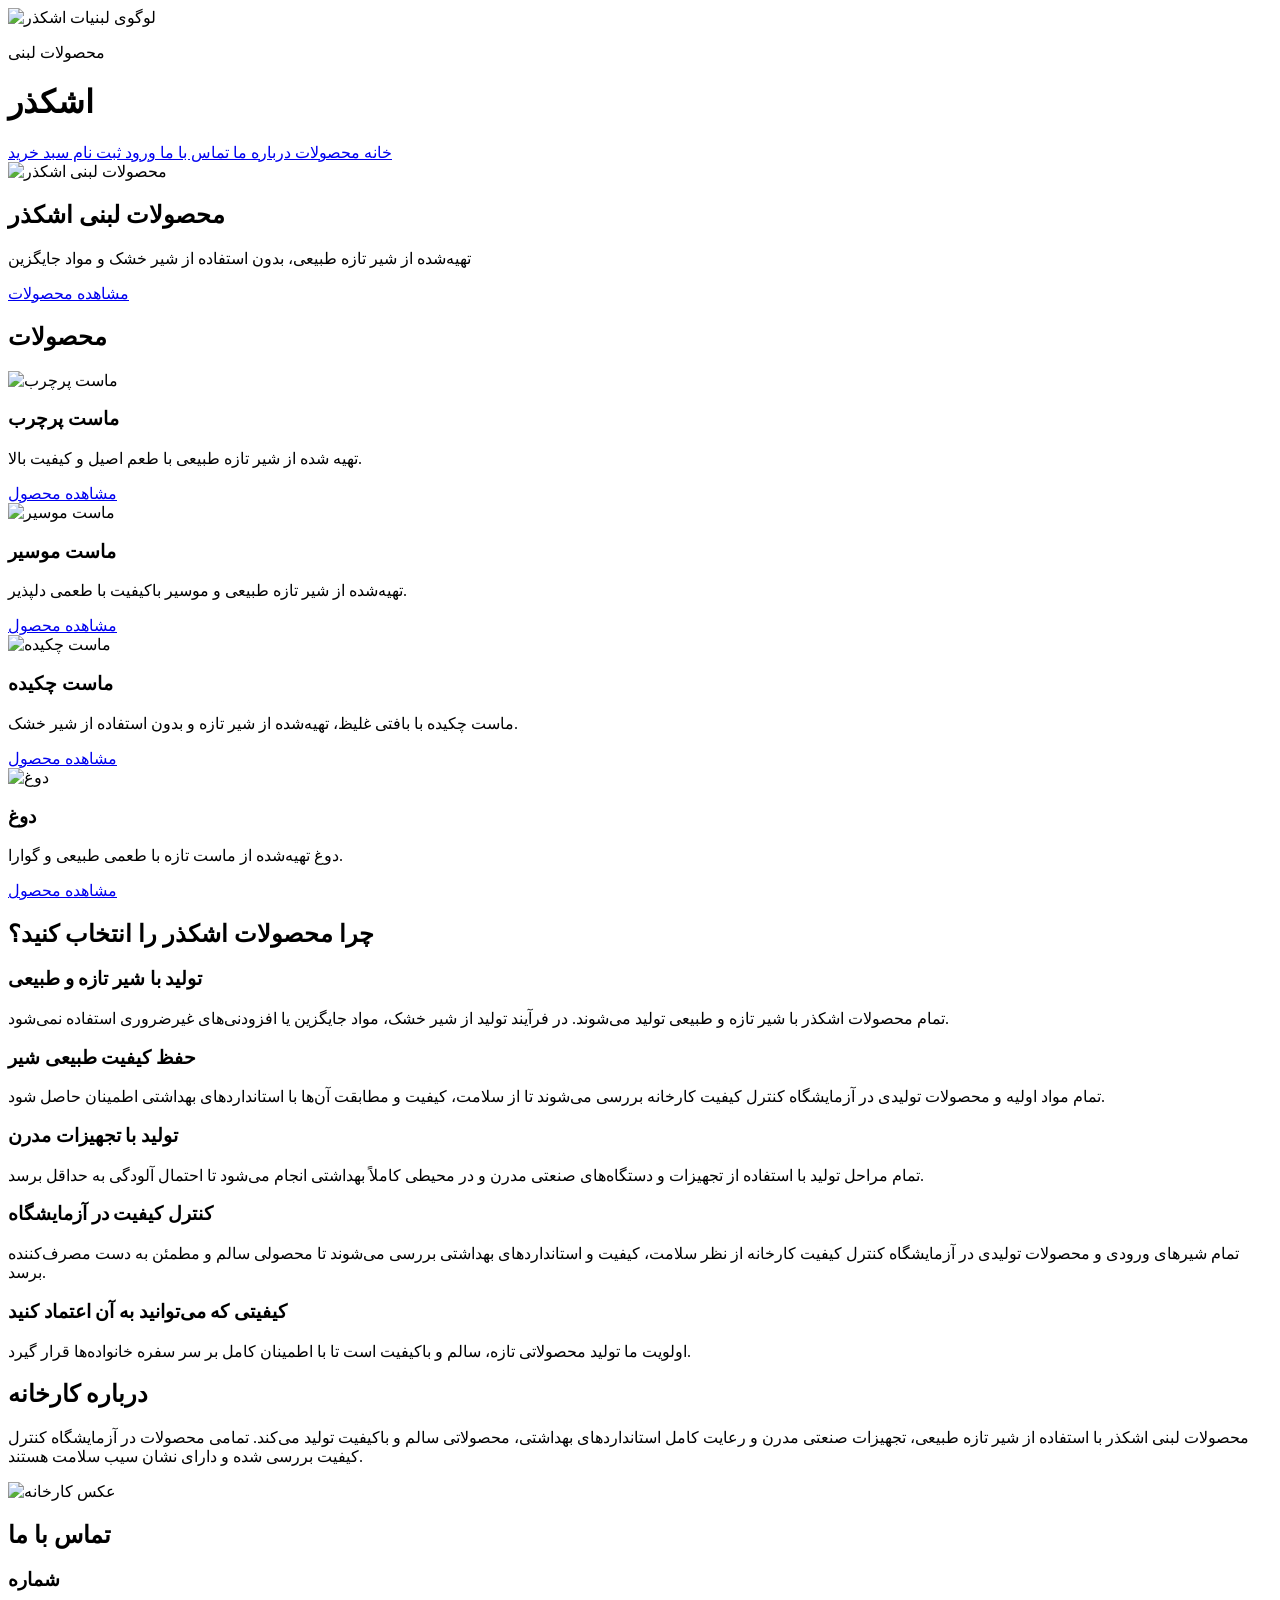
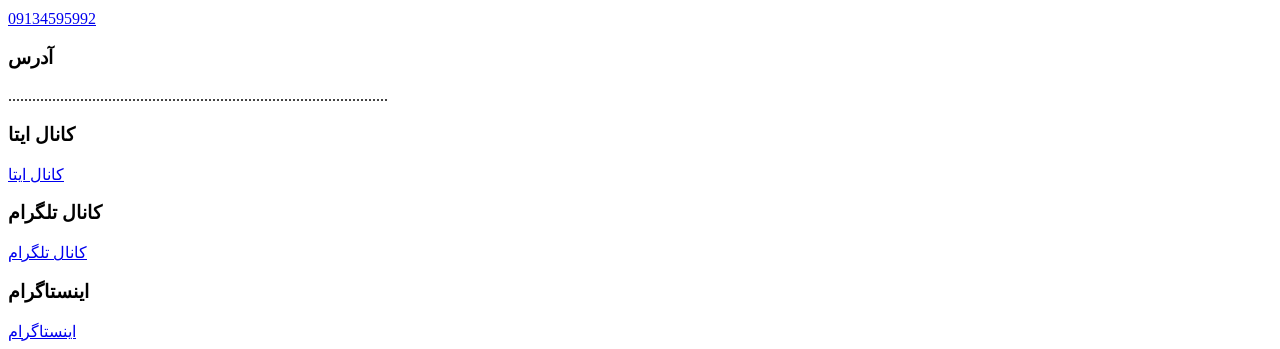
==== index.html @ 6534cc2c "safhe asli" ====
<!DOCTYPE html>
<html lang="fa">
<head>
    <meta charset="UTF-8">
    <meta name="viewport"
        content="width=device-width, initial-scale=1.0">
    <title> محصولات لبنی اشکذر </title>
    <link rel="stylesheet" href="css/style.css">
    <link rel="icon" href="images/Logo.png">
</head>
<body>
    <header>
        <div>
            <img src="images/Logo.png" alt="لوگوی لبنیات اشکذر">
            <p>محصولات لبنی</p>
            <h1>اشکذر</h1>
        </div>
        <nav>
            <a href="index.html">خانه </a>
            <a href="products.html"> محصولات </a>
            <a href="about.html"> درباره ما </a>
            <a href="contact.html"> تماس با ما </a>
            <a href="#"> ورود </a>
            <a href="#">ثبت نام </a>
            <a href="#"> سبد خرید </a>
        </nav>
    </header>
    <main>
        <section>
            <img src="images/hero.jpg" alt="محصولات لبنی اشکذر">
            <h2>محصولات لبنی اشکذر</h2>
            <p>تهیه‌شده از شیر تازه طبیعی، بدون استفاده از شیر خشک و مواد جایگزین</p>
            <a href="#">مشاهده محصولات</a>
        </section>
        <section>
                <h2>محصولات</h2>
            <section>
                <img src="#" alt="ماست پرچرب">
                <h3>ماست پرچرب</h3>
                <p>تهیه شده از شیر تازه طبیعی با طعم اصیل و کیفیت بالا.</p>
                <a href="#">مشاهده محصول</a>
            </section>
            <section>
                <img src="#" alt="ماست موسیر">
                <h3>ماست موسیر</h3>
                <p>تهیه‌شده از شیر تازه طبیعی و موسیر باکیفیت با طعمی دلپذیر.</p>
                <a href="#">مشاهده محصول</a>
            </section>
            <section>
                <img src="#" alt="ماست چکیده">
                <h3>ماست چکیده</h3>
                <p>ماست چکیده با بافتی غلیظ، تهیه‌شده از شیر تازه و بدون استفاده از شیر خشک.</p>
                <a href="#">مشاهده محصول</a>
            </section>
            <section>
                <img src="#" alt="دوغ">
                <h3>دوغ</h3>
                <p>دوغ تهیه‌شده از ماست تازه با طعمی طبیعی و گوارا.</p>
                <a href="#">مشاهده محصول</a>
            </section>
        </section>
        <section>
            <h2>چرا محصولات اشکذر را انتخاب کنید؟</h2>
            <h3>تولید با شیر تازه و طبیعی</h3>
            <p>تمام محصولات اشکذر با شیر تازه و طبیعی تولید می‌شوند. در فرآیند تولید از شیر خشک، مواد جایگزین یا افزودنی‌های غیرضروری استفاده نمی‌شود.</p>
            <h3>حفظ کیفیت طبیعی شیر</h3>
            <p>تمام مواد اولیه و محصولات تولیدی در آزمایشگاه کنترل کیفیت کارخانه بررسی می‌شوند تا از سلامت، کیفیت و مطابقت آن‌ها با استانداردهای بهداشتی اطمینان حاصل شود.</p>
            <h3>تولید با تجهیزات مدرن</h3>
            <p>تمام مراحل تولید با استفاده از تجهیزات و دستگاه‌های صنعتی مدرن و در محیطی کاملاً بهداشتی انجام می‌شود تا احتمال آلودگی به حداقل برسد.</p>
            <h3>کنترل کیفیت در آزمایشگاه</h3>
            <p>تمام شیرهای ورودی و محصولات تولیدی در آزمایشگاه کنترل کیفیت کارخانه از نظر سلامت، کیفیت و استانداردهای بهداشتی بررسی می‌شوند تا محصولی سالم و مطمئن به دست مصرف‌کننده برسد.</p>
            <h3>کیفیتی که می‌توانید به آن اعتماد کنید</h3>
            <p>اولویت ما تولید محصولاتی تازه، سالم و باکیفیت است تا با اطمینان کامل بر سر سفره خانواده‌ها قرار گیرد.</p>
        </section>
        <section>
            <h2>درباره کارخانه</h2>
            <p>محصولات لبنی اشکذر با استفاده از شیر تازه طبیعی، تجهیزات صنعتی مدرن و رعایت کامل استانداردهای بهداشتی، محصولاتی سالم و باکیفیت تولید می‌کند. تمامی محصولات در آزمایشگاه کنترل کیفیت بررسی شده و دارای نشان سیب سلامت هستند.</p>
            <img src="#" alt="عکس کارخانه">
        </section>
        <section>
            <h2>تماس با ما</h2>
            <h3>شماره</h3>
            <a href="tel:09134595992">
            09134595992
            </a>
            <h3>آدرس</h3>
            <p>...............................................................................................</p>
        </section>  
    </main>
    <footer>
            <h3>کانال ایتا</h3>
            <a href="#">
            کانال ایتا
            </a>
            <h3>کانال تلگرام</h3>
            <a href="#">
            کانال تلگرام
            </a>
            <h3>اینستاگرام</h3>
            <a href="#">
            اینستاگرام
            </a>
    </footer>
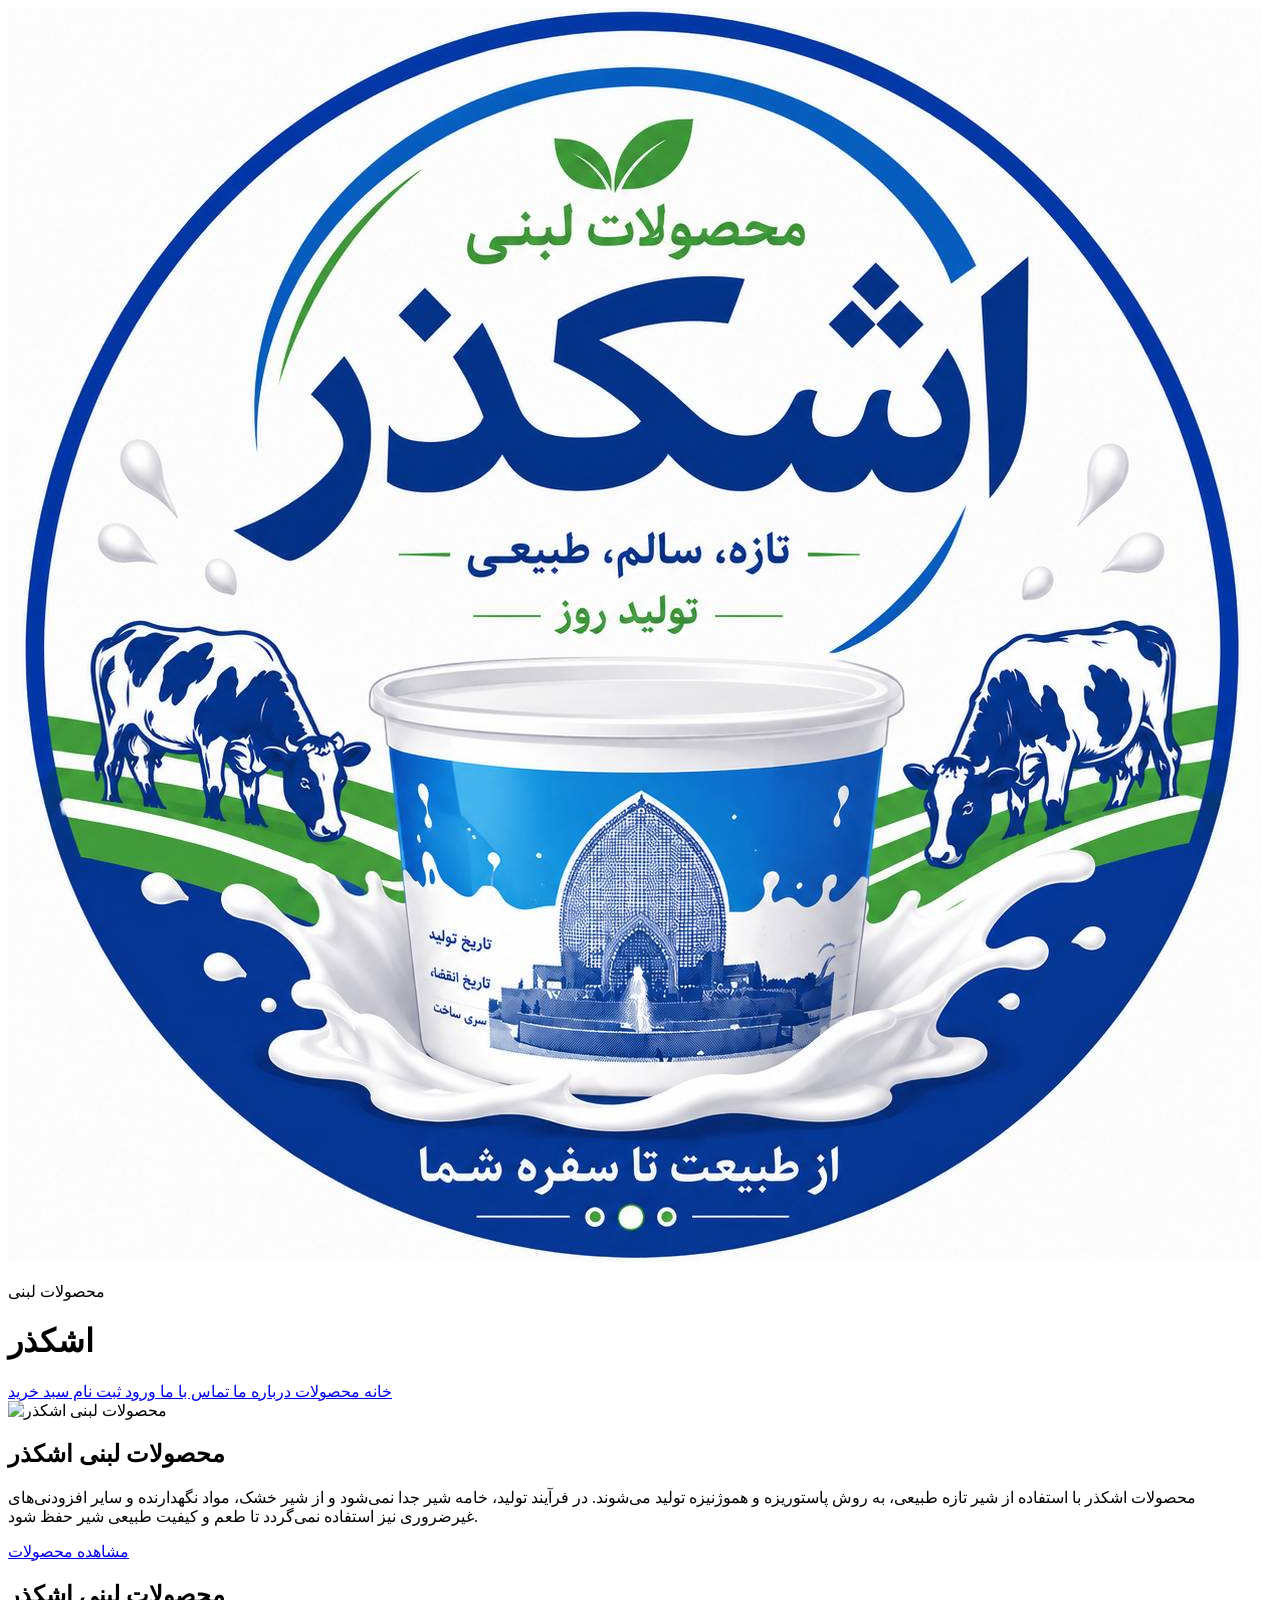
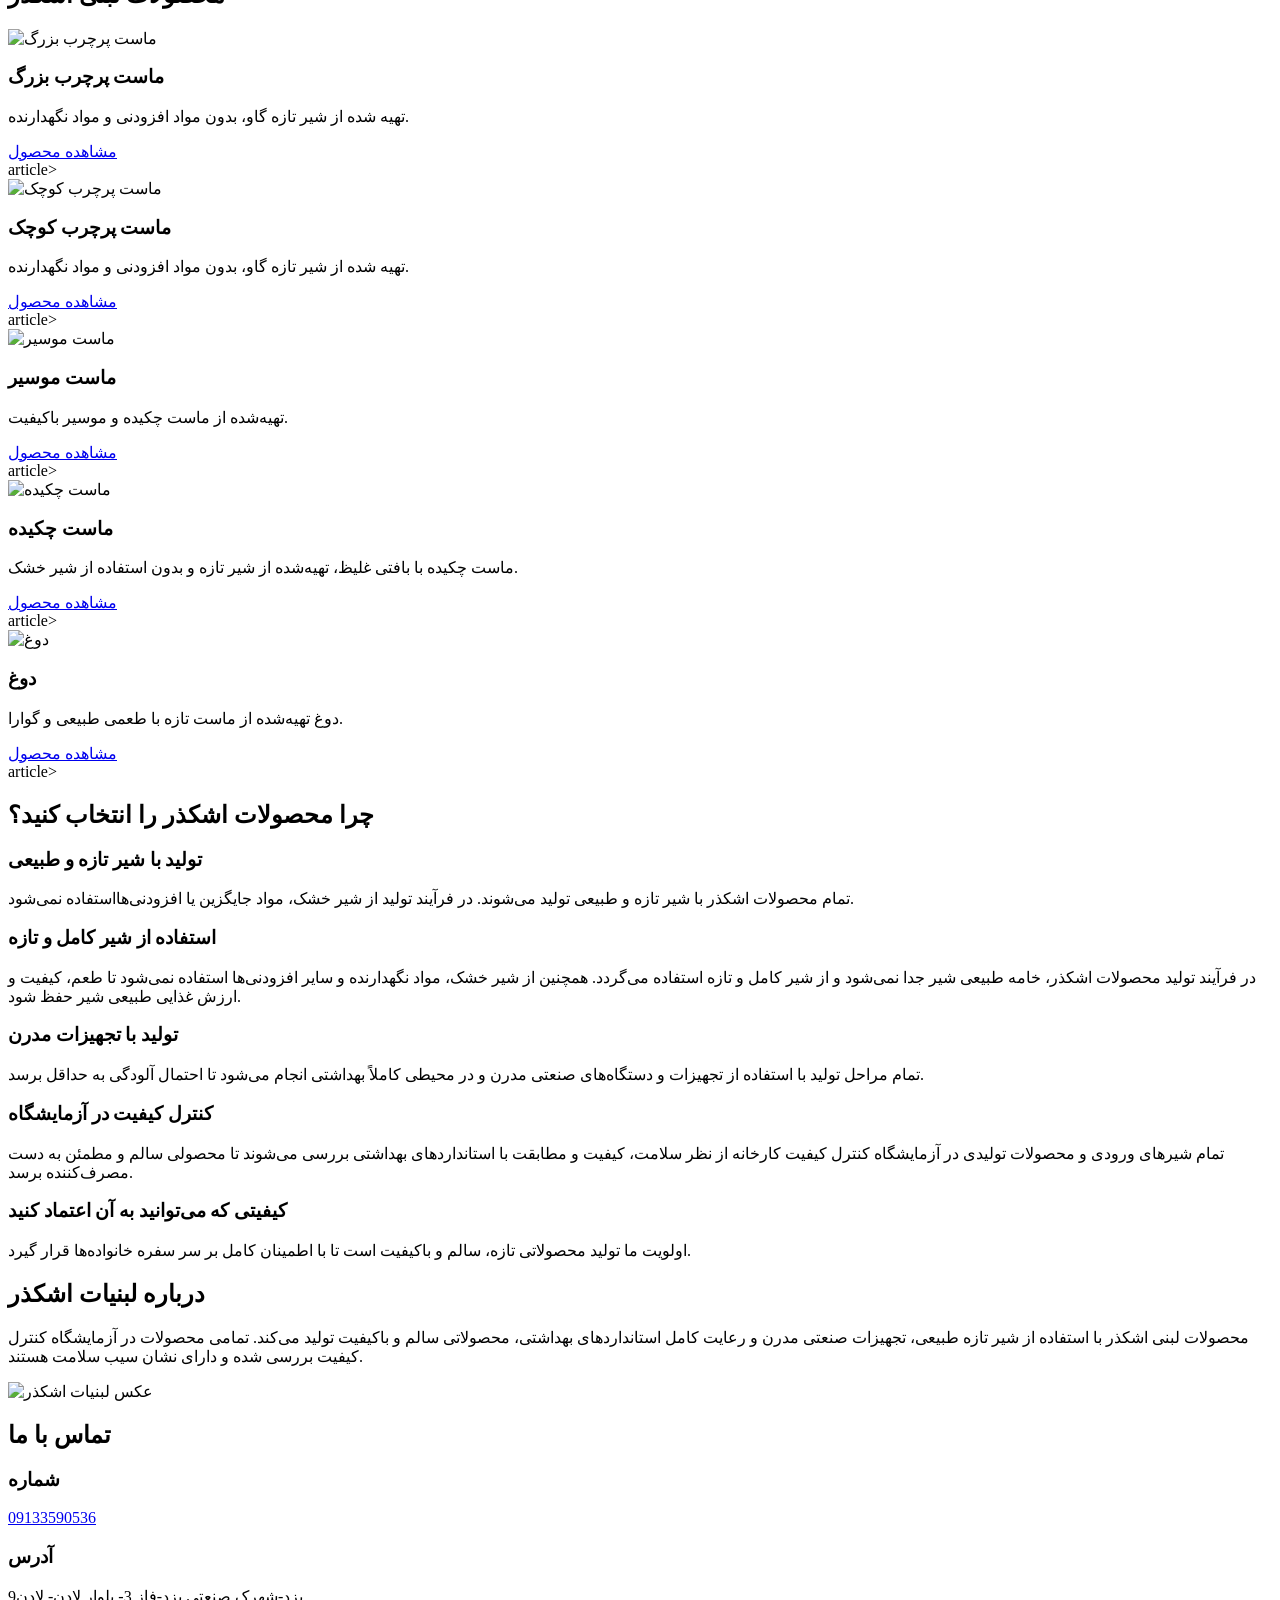
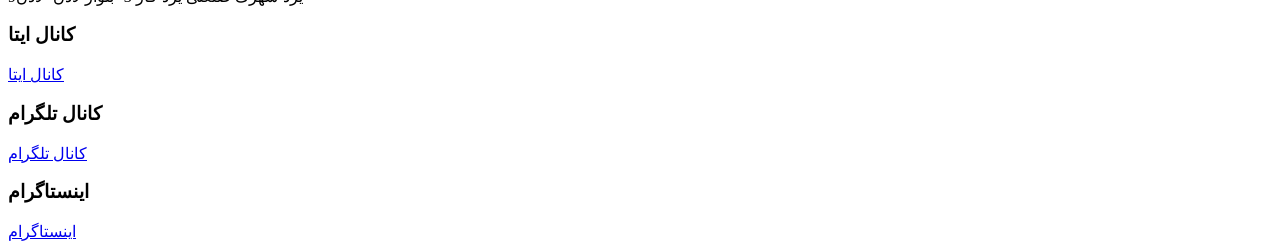
==== commit bdf1625b: "taghir safhe asli va aks logo va safhe mahsolat" ====
--- a/index.html
+++ b/index.html
@@ -4,7 +4,7 @@
     <meta charset="UTF-8">
     <meta name="viewport"
         content="width=device-width, initial-scale=1.0">
-    <title> محصولات لبنی اشکذر </title>
+    <title>لبنیات اشکذر | صفحه اصلی</title>
     <link rel="stylesheet" href="css/style.css">
     <link rel="icon" href="images/Logo.png">
 </head>
@@ -29,62 +29,71 @@
         <section>
             <img src="images/hero.jpg" alt="محصولات لبنی اشکذر">
             <h2>محصولات لبنی اشکذر</h2>
-            <p>تهیه‌شده از شیر تازه طبیعی، بدون استفاده از شیر خشک و مواد جایگزین</p>
-            <a href="#">مشاهده محصولات</a>
+            <p>
+             محصولات اشکذر با استفاده از شیر تازه طبیعی، به روش پاستوریزه و هموژنیزه تولید می‌شوند.
+             در فرآیند تولید، خامه شیر جدا نمی‌شود و از شیر خشک، مواد نگهدارنده و سایر افزودنی‌های غیرضروری نیز استفاده نمی‌گردد تا طعم و کیفیت طبیعی شیر حفظ شود.
+            </p>
+            <a href="products.html">مشاهده محصولات</a>
         </section>
         <section>
-                <h2>محصولات</h2>
-            <section>
-                <img src="#" alt="ماست پرچرب">
-                <h3>ماست پرچرب</h3>
-                <p>تهیه شده از شیر تازه طبیعی با طعم اصیل و کیفیت بالا.</p>
+            <h2>محصولات لبنی اشکذر</h2>
+            <article>
+                <img src="#" alt="ماست پرچرب بزرگ">
+                <h3>ماست پرچرب بزرگ</h3>
+                <p>تهیه شده از شیر تازه گاو، بدون مواد افزودنی و مواد نگهدارنده.</p>
                 <a href="#">مشاهده محصول</a>
-            </section>
-            <section>
+            </section>article>
+            <article>
+                <img src="#" alt="ماست پرچرب کوچک">
+                <h3>ماست پرچرب کوچک</h3>
+                <p>تهیه شده از شیر تازه گاو، بدون مواد افزودنی و مواد نگهدارنده.</p>
+                <a href="#">مشاهده محصول</a>
+            </article>article>
+            <article>
                 <img src="#" alt="ماست موسیر">
                 <h3>ماست موسیر</h3>
-                <p>تهیه‌شده از شیر تازه طبیعی و موسیر باکیفیت با طعمی دلپذیر.</p>
+                <p>تهیه‌شده از ماست چکیده و موسیر باکیفیت.</p>
                 <a href="#">مشاهده محصول</a>
-            </section>
-            <section>
+            </article>article>
+            <article>
                 <img src="#" alt="ماست چکیده">
                 <h3>ماست چکیده</h3>
                 <p>ماست چکیده با بافتی غلیظ، تهیه‌شده از شیر تازه و بدون استفاده از شیر خشک.</p>
                 <a href="#">مشاهده محصول</a>
-            </section>
-            <section>
+            </article>article>
+            <article>
                 <img src="#" alt="دوغ">
                 <h3>دوغ</h3>
                 <p>دوغ تهیه‌شده از ماست تازه با طعمی طبیعی و گوارا.</p>
                 <a href="#">مشاهده محصول</a>
-            </section>
+            </article>article>
         </section>
         <section>
             <h2>چرا محصولات اشکذر را انتخاب کنید؟</h2>
             <h3>تولید با شیر تازه و طبیعی</h3>
-            <p>تمام محصولات اشکذر با شیر تازه و طبیعی تولید می‌شوند. در فرآیند تولید از شیر خشک، مواد جایگزین یا افزودنی‌های غیرضروری استفاده نمی‌شود.</p>
-            <h3>حفظ کیفیت طبیعی شیر</h3>
-            <p>تمام مواد اولیه و محصولات تولیدی در آزمایشگاه کنترل کیفیت کارخانه بررسی می‌شوند تا از سلامت، کیفیت و مطابقت آن‌ها با استانداردهای بهداشتی اطمینان حاصل شود.</p>
+            <p>تمام محصولات اشکذر با شیر تازه و طبیعی تولید می‌شوند. در فرآیند تولید از شیر خشک، مواد جایگزین یا افزودنی‌هااستفاده نمی‌شود.</p>
+            <h3>استفاده از شیر کامل و تازه</h3>
+            <p>در فرآیند تولید محصولات اشکذر، خامه طبیعی شیر جدا نمی‌شود و از شیر کامل و تازه استفاده می‌گردد. همچنین از شیر خشک، مواد نگهدارنده و سایر افزودنی‌ها استفاده نمی‌شود تا طعم، کیفیت و ارزش غذایی طبیعی شیر حفظ شود.</p>
             <h3>تولید با تجهیزات مدرن</h3>
             <p>تمام مراحل تولید با استفاده از تجهیزات و دستگاه‌های صنعتی مدرن و در محیطی کاملاً بهداشتی انجام می‌شود تا احتمال آلودگی به حداقل برسد.</p>
             <h3>کنترل کیفیت در آزمایشگاه</h3>
-            <p>تمام شیرهای ورودی و محصولات تولیدی در آزمایشگاه کنترل کیفیت کارخانه از نظر سلامت، کیفیت و استانداردهای بهداشتی بررسی می‌شوند تا محصولی سالم و مطمئن به دست مصرف‌کننده برسد.</p>
+            <p>تمام شیرهای ورودی و محصولات تولیدی در آزمایشگاه کنترل کیفیت کارخانه از نظر سلامت، کیفیت و مطابقت با استانداردهای بهداشتی بررسی می‌شوند تا محصولی سالم و مطمئن به دست مصرف‌کننده برسد.</p>
             <h3>کیفیتی که می‌توانید به آن اعتماد کنید</h3>
             <p>اولویت ما تولید محصولاتی تازه، سالم و باکیفیت است تا با اطمینان کامل بر سر سفره خانواده‌ها قرار گیرد.</p>
         </section>
         <section>
-            <h2>درباره کارخانه</h2>
+            <h2>درباره لبنیات اشکذر</h2>
             <p>محصولات لبنی اشکذر با استفاده از شیر تازه طبیعی، تجهیزات صنعتی مدرن و رعایت کامل استانداردهای بهداشتی، محصولاتی سالم و باکیفیت تولید می‌کند. تمامی محصولات در آزمایشگاه کنترل کیفیت بررسی شده و دارای نشان سیب سلامت هستند.</p>
-            <img src="#" alt="عکس کارخانه">
+            <img src="#" alt="عکس لبنیات اشکذر">
         </section>
         <section>
             <h2>تماس با ما</h2>
             <h3>شماره</h3>
-            <a href="tel:09134595992">
-            09134595992
+            <a href="tel:09133590536">
+            09133590536
             </a>
             <h3>آدرس</h3>
-            <p>...............................................................................................</p>
+            <p>یزد-شهرک صنعتی یزد-فاز 3- بلوار لادن- لادن9</p>
         </section>  
     </main>
     <footer>
@@ -100,4 +109,6 @@
             <a href="#">
             اینستاگرام
             </a>
-    </footer>+    </footer>
+</body>
+</html>
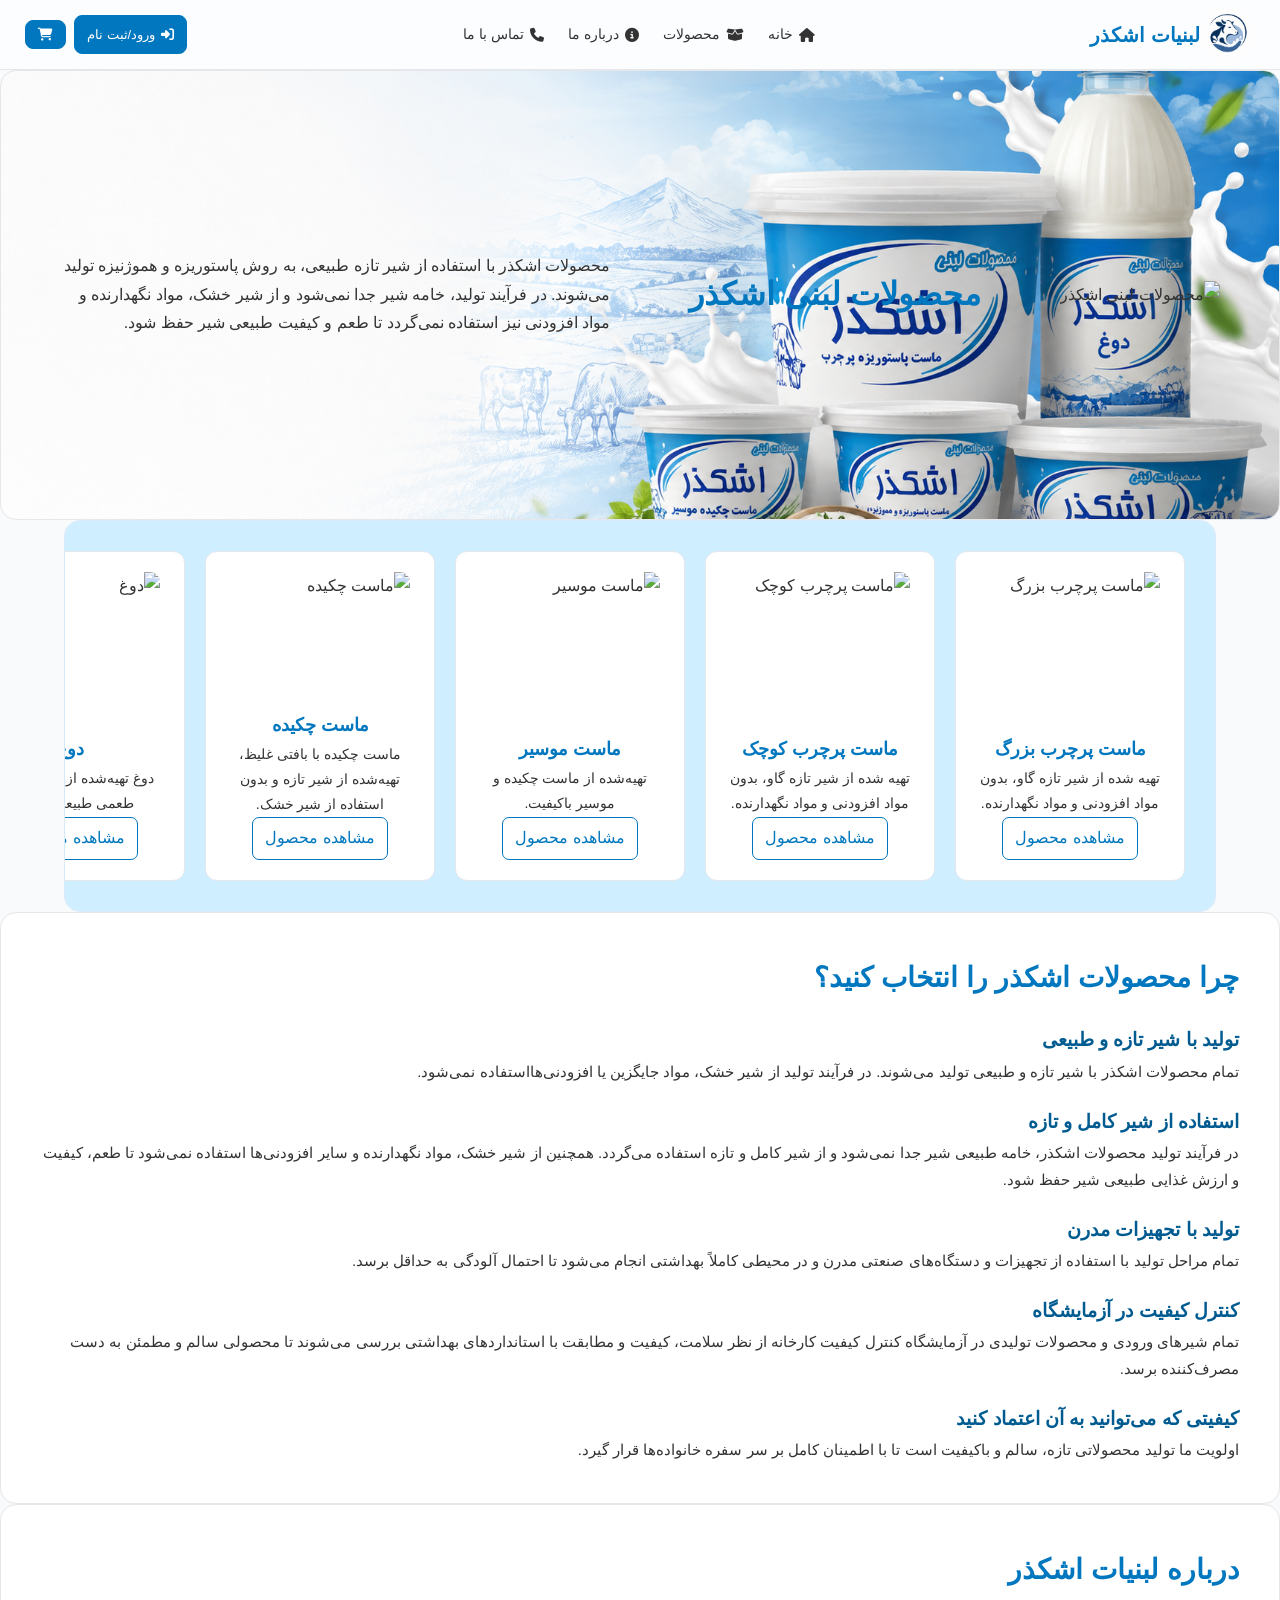
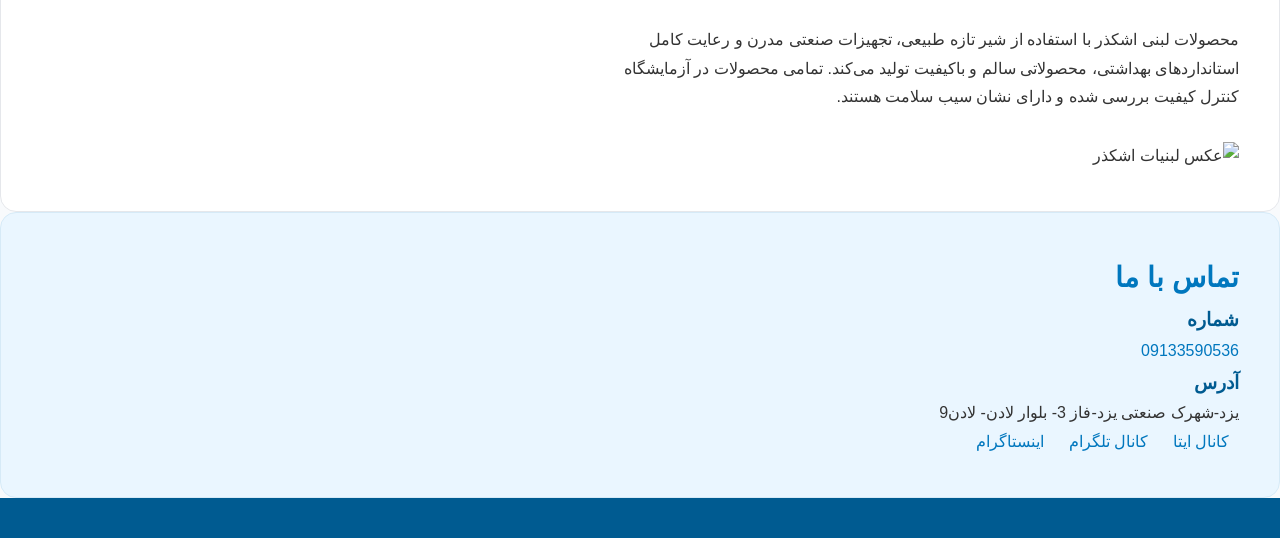
==== commit fc443b40: "css,..." ====
--- a/index.html
+++ b/index.html
@@ -5,70 +5,86 @@
     <meta name="viewport"
         content="width=device-width, initial-scale=1.0">
     <title>لبنیات اشکذر | صفحه اصلی</title>
-    <link rel="stylesheet" href="css/style.css">
+    <link rel="stylesheet" href="style.css">
     <link rel="icon" href="images/Logo.png">
+    <link rel="stylesheet" href="https://cdnjs.cloudflare.com/ajax/libs/font-awesome/6.7.2/css/all.min.css">
 </head>
 <body>
     <header>
         <div>
             <img src="images/Logo.png" alt="لوگوی لبنیات اشکذر">
-            <p>محصولات لبنی</p>
-            <h1>اشکذر</h1>
+            <h1>لبنیات اشکذر</h1>
         </div>
         <nav>
-            <a href="index.html">خانه </a>
-            <a href="products.html"> محصولات </a>
-            <a href="about.html"> درباره ما </a>
-            <a href="contact.html"> تماس با ما </a>
-            <a href="#"> ورود </a>
-            <a href="#">ثبت نام </a>
-            <a href="#"> سبد خرید </a>
+            <a href="index.html">
+                <i class="fa-solid fa-house"></i>
+                خانه
+            </a>
+            <a href="products.html" class="m">
+                <i class="fa-solid fa-box-open"></i>
+                محصولات
+            </a>
+            <a href="about.html">
+                <i class="fa-solid fa-circle-info"></i>
+                درباره ما
+            </a>
+            <a href="contact.html">
+                <i class="fa-solid fa-phone"></i>
+                تماس با ما
+            </a>
         </nav>
+        <div class="user-actions">
+            <a href="#">
+                <i class="fa-solid fa-right-to-bracket"></i>
+                ورود/ثبت نام
+            </a>
+            <a href="#">
+                <i class="fa-solid fa-cart-shopping"></i>
+            </a>
+        </div>
     </header>
     <main>
-        <section>
+        <section class="hero">
             <img src="images/hero.jpg" alt="محصولات لبنی اشکذر">
             <h2>محصولات لبنی اشکذر</h2>
             <p>
              محصولات اشکذر با استفاده از شیر تازه طبیعی، به روش پاستوریزه و هموژنیزه تولید می‌شوند.
-             در فرآیند تولید، خامه شیر جدا نمی‌شود و از شیر خشک، مواد نگهدارنده و سایر افزودنی‌های غیرضروری نیز استفاده نمی‌گردد تا طعم و کیفیت طبیعی شیر حفظ شود.
+             در فرآیند تولید، خامه شیر جدا نمی‌شود و از شیر خشک، مواد نگهدارنده و مواد افزودنی‌ نیز استفاده نمی‌گردد تا طعم و کیفیت طبیعی شیر حفظ شود.
             </p>
-            <a href="products.html">مشاهده محصولات</a>
         </section>
-        <section>
-            <h2>محصولات لبنی اشکذر</h2>
+        <section class="products">
             <article>
                 <img src="#" alt="ماست پرچرب بزرگ">
                 <h3>ماست پرچرب بزرگ</h3>
                 <p>تهیه شده از شیر تازه گاو، بدون مواد افزودنی و مواد نگهدارنده.</p>
-                <a href="#">مشاهده محصول</a>
-            </section>article>
+                <a href="product-yogurt-big.html">مشاهده محصول</a>
+            </article>
             <article>
                 <img src="#" alt="ماست پرچرب کوچک">
                 <h3>ماست پرچرب کوچک</h3>
                 <p>تهیه شده از شیر تازه گاو، بدون مواد افزودنی و مواد نگهدارنده.</p>
-                <a href="#">مشاهده محصول</a>
-            </article>article>
+                <a href="product-yogurt-small.html">مشاهده محصول</a>
+            </article>
             <article>
                 <img src="#" alt="ماست موسیر">
                 <h3>ماست موسیر</h3>
                 <p>تهیه‌شده از ماست چکیده و موسیر باکیفیت.</p>
-                <a href="#">مشاهده محصول</a>
-            </article>article>
+                <a href="product-mousir.html">مشاهده محصول</a>
+            </article>
             <article>
                 <img src="#" alt="ماست چکیده">
                 <h3>ماست چکیده</h3>
                 <p>ماست چکیده با بافتی غلیظ، تهیه‌شده از شیر تازه و بدون استفاده از شیر خشک.</p>
-                <a href="#">مشاهده محصول</a>
-            </article>article>
+                <a href="product-strained.html">مشاهده محصول</a>
+            </article>
             <article>
                 <img src="#" alt="دوغ">
                 <h3>دوغ</h3>
                 <p>دوغ تهیه‌شده از ماست تازه با طعمی طبیعی و گوارا.</p>
-                <a href="#">مشاهده محصول</a>
-            </article>article>
+                <a href="product-doogh.html">مشاهده محصول</a>
+            </article>
         </section>
-        <section>
+        <section class="why-us">
             <h2>چرا محصولات اشکذر را انتخاب کنید؟</h2>
             <h3>تولید با شیر تازه و طبیعی</h3>
             <p>تمام محصولات اشکذر با شیر تازه و طبیعی تولید می‌شوند. در فرآیند تولید از شیر خشک، مواد جایگزین یا افزودنی‌هااستفاده نمی‌شود.</p>
@@ -81,12 +97,12 @@
             <h3>کیفیتی که می‌توانید به آن اعتماد کنید</h3>
             <p>اولویت ما تولید محصولاتی تازه، سالم و باکیفیت است تا با اطمینان کامل بر سر سفره خانواده‌ها قرار گیرد.</p>
         </section>
-        <section>
+        <section class="about">
             <h2>درباره لبنیات اشکذر</h2>
             <p>محصولات لبنی اشکذر با استفاده از شیر تازه طبیعی، تجهیزات صنعتی مدرن و رعایت کامل استانداردهای بهداشتی، محصولاتی سالم و باکیفیت تولید می‌کند. تمامی محصولات در آزمایشگاه کنترل کیفیت بررسی شده و دارای نشان سیب سلامت هستند.</p>
             <img src="#" alt="عکس لبنیات اشکذر">
         </section>
-        <section>
+        <section class="contact">
             <h2>تماس با ما</h2>
             <h3>شماره</h3>
             <a href="tel:09133590536">
@@ -94,21 +110,18 @@
             </a>
             <h3>آدرس</h3>
             <p>یزد-شهرک صنعتی یزد-فاز 3- بلوار لادن- لادن9</p>
+            <a href="#" class="a">
+                کانال ایتا
+            </a>
+            <a href="#" class="a">
+                کانال تلگرام
+            </a>
+            <a href="#" class="a">
+                اینستاگرام
+            </a>
         </section>  
     </main>
     <footer>
-            <h3>کانال ایتا</h3>
-            <a href="#">
-            کانال ایتا
-            </a>
-            <h3>کانال تلگرام</h3>
-            <a href="#">
-            کانال تلگرام
-            </a>
-            <h3>اینستاگرام</h3>
-            <a href="#">
-            اینستاگرام
-            </a>
     </footer>
 </body>
 </html>
--- a/style.css
+++ b/style.css
@@ -0,0 +1,251 @@
+*{
+    margin: 0;
+    padding: 0;
+    box-sizing: border-box;
+}
+body {
+    width: 100%;
+    min-height: 100vh;
+    margin: 0;
+    padding: 0;
+    font-family: sans-serif;
+    font-size: 16px;
+    line-height: 1.8;
+    color: #333333;
+    text-align: right;
+    direction: rtl;
+    background-color: #f8fafc;
+}
+header {
+    width: 100%;
+    height: 70px;
+    margin: 0;
+    padding: 0 25px;
+    display: flex;
+    flex-direction: row;
+    align-items: center;
+    background-color: rgba(255, 255, 255, 0.5);
+    border-bottom-style: solid;
+    border-bottom-width: 1px;
+    border-bottom-color: #e5e7eb;
+    border-radius: 0;
+    position: sticky;
+    top: 0;
+    z-index: 100;
+    backdrop-filter: blur(10px);
+}
+header div{
+    display: flex;
+    flex-direction: row;
+    align-items: center;
+}
+header img{
+    width: 55px;
+    height: 55px;
+    border-radius: 100%;
+    object-fit: contain;
+}
+header h1 {
+    color: #0077be;
+    font-size: 20px;
+    white-space: nowrap;
+}
+header nav{
+    display: flex;
+    justify-content: center;
+    flex-direction: row;
+    flex: 1;
+
+}
+nav a {
+    display: flex;
+    align-items: center;
+    gap: 6px;
+    margin: 0;
+    padding: 7px 12px;
+    color: #333333;
+    background-color: transparent;
+    border: none;
+    border-radius: 8px;
+    font-size: 14px;
+    text-decoration: none;
+}
+nav a:hover {
+    background-color: #eaf6ff;
+}
+.user-actions{
+    display: flex;
+    align-items: center;
+    margin-right: auto;
+    gap: 8px;
+}
+.user-actions a {
+    display: flex;
+    align-items: center;
+    gap: 6px;
+    margin: 0;
+    padding: 7px 12px;
+    color: #ffffff;
+    background-color: #0077be;
+    border: 1px solid #0077be;
+    border-radius: 8px;
+    font-size: 13px;
+    text-decoration: none;
+}
+.user-actions a:hover {
+    background-color: #005b91;
+    border-color: #005b91;
+    color: #ffffff;
+}
+.hero {
+    width: 100%;
+    min-height: 450px;
+    padding: 40px;
+    display: flex;
+    flex-direction: row;
+    align-items: center;
+    justify-content: space-around;
+    gap: 40px;
+    background-image: url(images/kol.png);
+    background-size: cover;
+    background-position: center;
+    background-repeat: no-repeat;
+    border: 1px solid #e5e7eb;
+    border-radius: 16px;
+}
+.hero h2 {
+    color: #0077be;
+    font-size: 32px;
+}
+.hero p {
+    max-width: 550px;
+    font-size: 16px;
+}
+.products {
+    width: 90%;
+    padding: 30px;
+    display: flex;
+    flex-direction: row;
+    align-items: stretch;
+    margin: 0 auto;
+    gap: 20px;
+    background-color: #cfeeff;
+    border: 1px solid #d6eaf7;
+    border-radius: 16px;
+    overflow-x: auto;
+    overflow-y: hidden;
+}
+.products article {
+    flex-shrink: 0;
+    width: 230px;
+    height: 330px;
+    padding: 20px;
+    display: flex;
+    flex-direction: column;
+    align-items: center;
+    justify-content: space-between;
+    color: #333333;
+    background-color: #ffffff;
+    border: 1px solid #e5e7eb;
+    border-radius: 12px;
+}
+.products article img {
+    width: 180px;
+    height: 160px;
+    object-fit: contain;
+    border-radius: 10px;
+}
+.products article h3 {
+    color: #0077be;
+    font-size: 18px;
+}
+.products article p {
+    font-size: 14px;
+    text-align: center;
+}
+.products article a {
+    padding: 6px 12px;
+    color: #0077be;
+    border: 1px solid #0077be;
+    border-radius: 7px;
+    text-decoration: none;
+}
+.products article a:hover {
+    color: #ffffff;
+    background-color: #0077be;
+}
+.why-us {
+    width: 100%;
+    padding: 40px;
+    background-color: #ffffff;
+    border: 1px solid #e5e7eb;
+    border-radius: 16px;
+}
+.why-us h2 {
+    color: #0077be;
+    font-size: 28px;
+}
+.why-us h3 {
+    margin-top: 20px;
+    color: #005b91;
+    font-size: 19px;
+}
+.why-us p {
+    font-size: 15px;
+}
+.about {
+    width: 100%;
+    padding: 40px;
+    display: flex;
+    justify-content: space-between;
+    gap: 30px;
+    background-color: #ffffff;
+    border: 1px solid #e5e7eb;
+    border-radius: 16px;
+    flex-direction: column;
+}
+.about h2 {
+    color: #0077be;
+    font-size: 28px;
+}
+.about p {
+    max-width: 650px;
+}
+.contact {
+    width: 100%;
+    padding: 40px;
+    background-color: #eaf6ff;
+    border: 1px solid #d6eaf7;
+    border-radius: 16px;
+}
+.contact h2 {
+    color: #0077be;
+    font-size: 28px;
+}
+.contact h3 {
+    color: #005b91;
+}
+.contact a {
+    color: #0077be;
+    text-decoration: none;
+}
+.a{
+    color: #ffffff;
+    text-decoration: none;
+    background-color: transparent;
+    border-color: transparent;
+    border-radius: 8px;
+    padding: 10px;
+}
+a:hover {
+    text-decoration: underline;
+}
+footer {
+    width: 100%;
+    padding: 20px;
+    background-color: #005b91;
+    color: #ffffff;
+    text-align: center;
+    display: flex;
+}
+
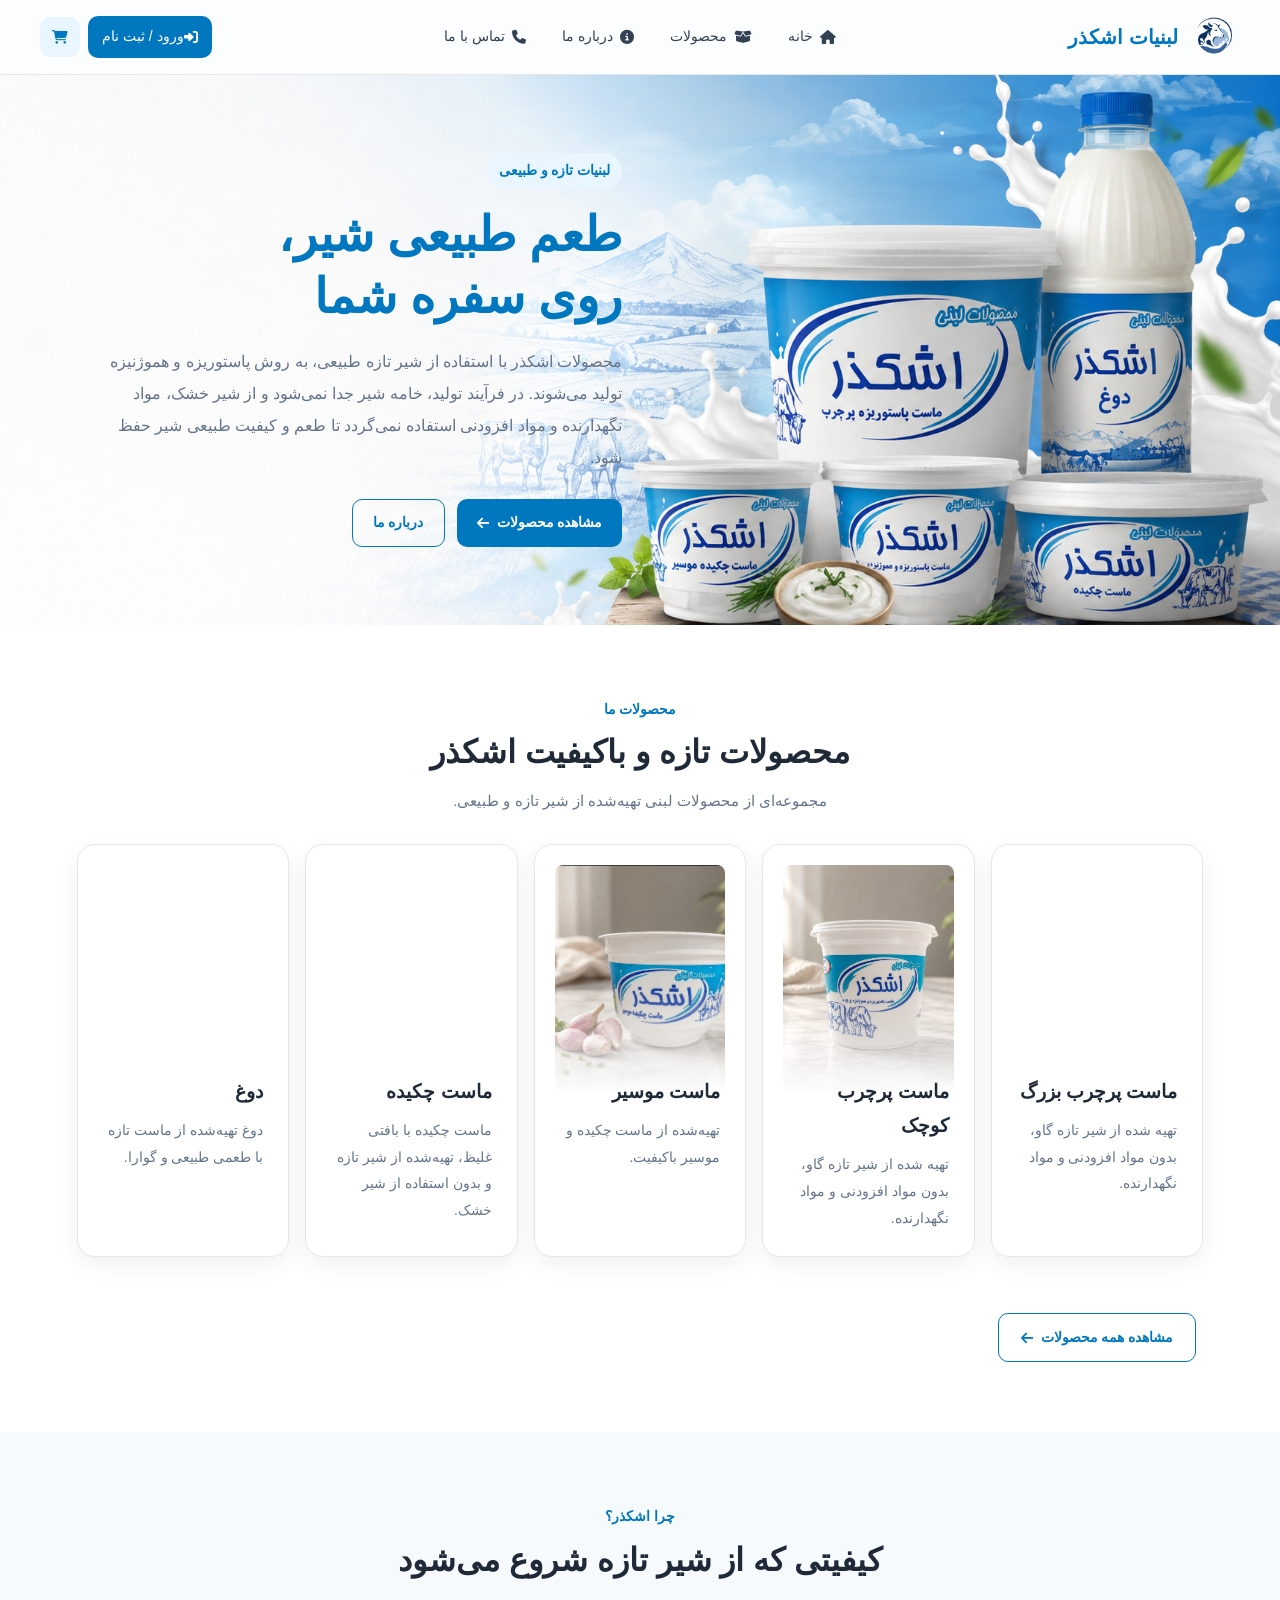
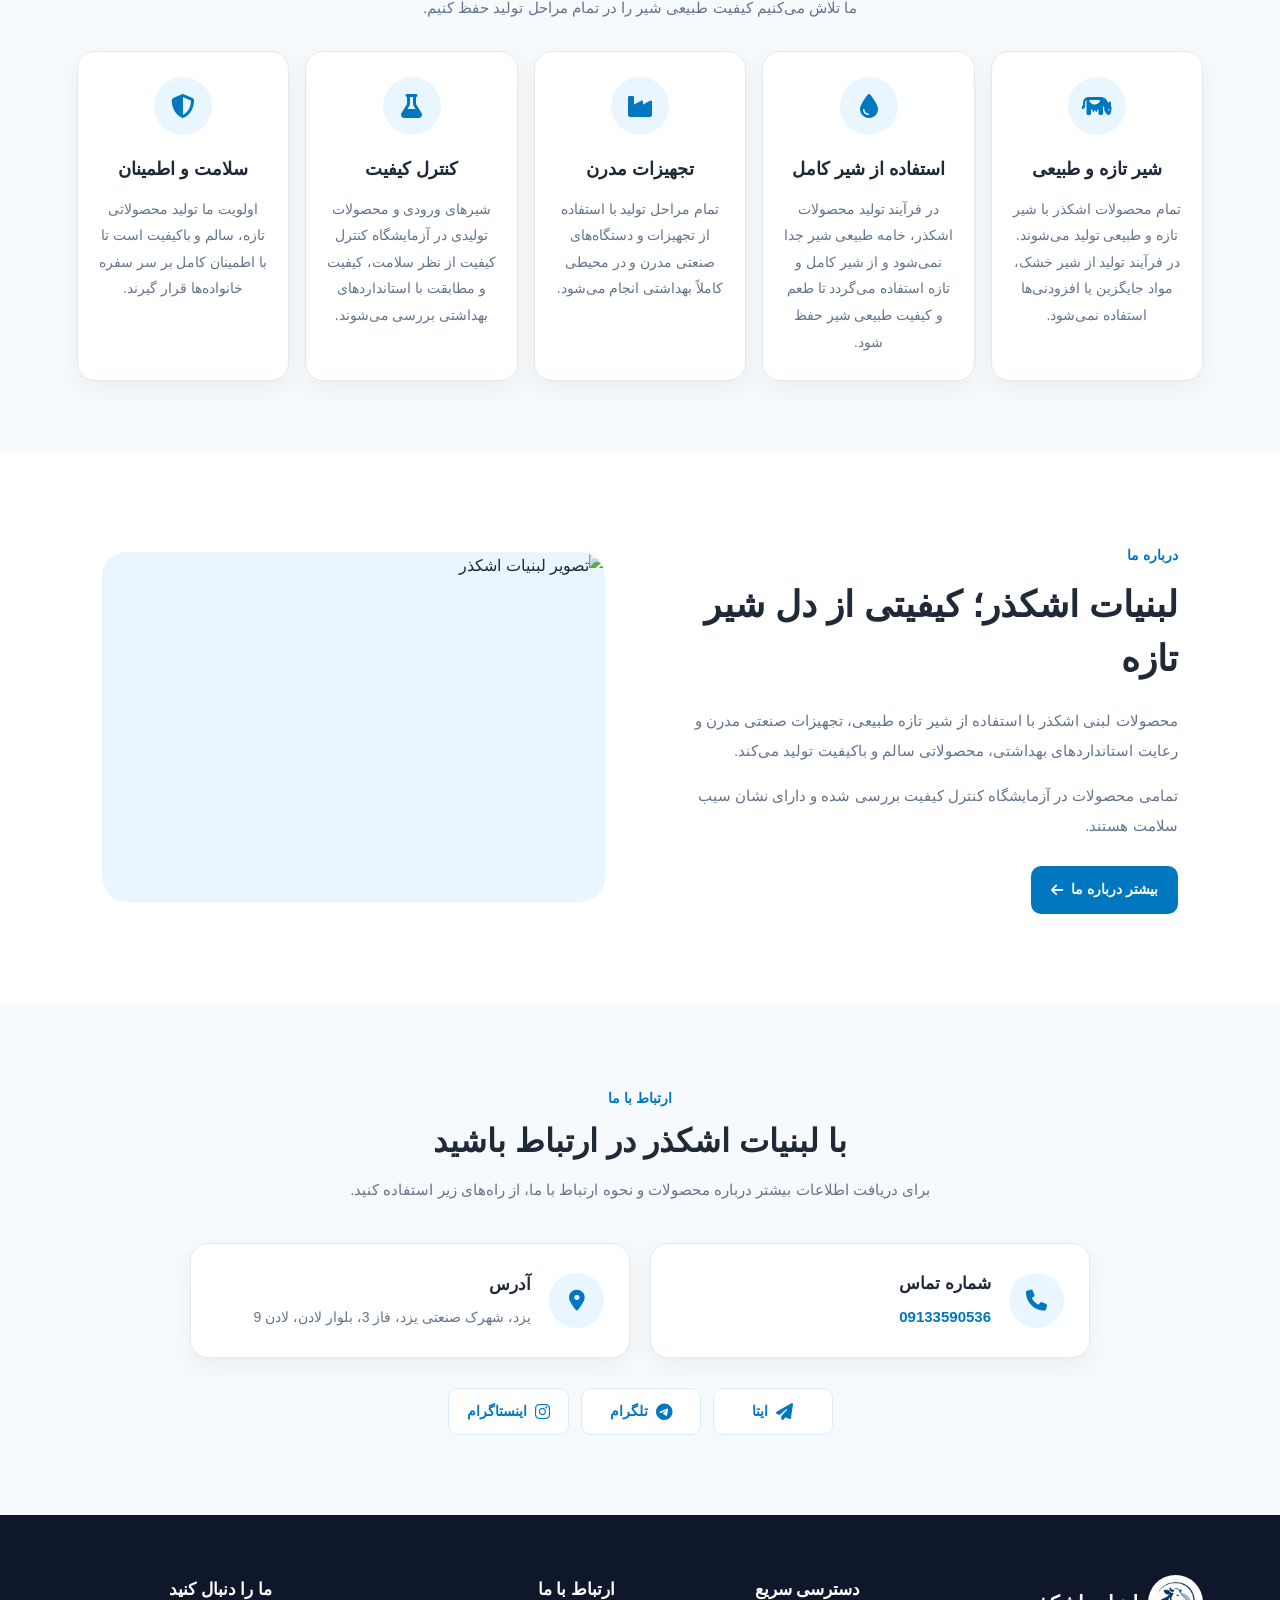
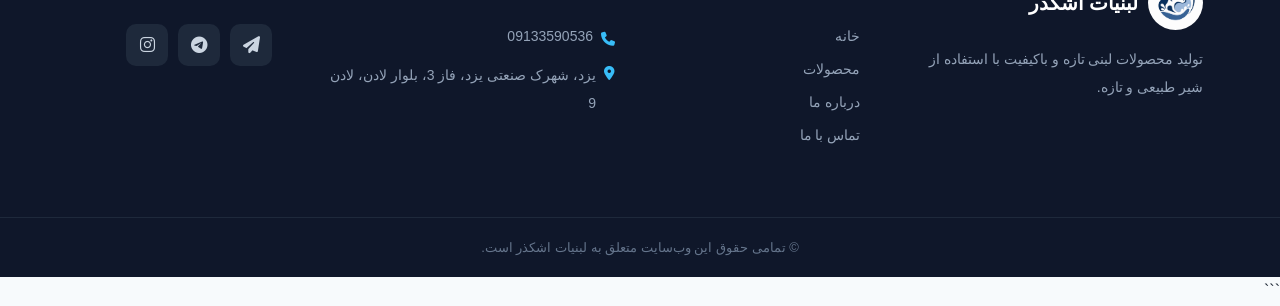
==== commit 81e3db44: "sayt ba chatgpt" ====
--- a/index.html
+++ b/index.html
@@ -1,127 +1,554 @@
 <!DOCTYPE html>
-<html lang="fa">
+<html lang="fa" dir="rtl">
+
 <head>
     <meta charset="UTF-8">
-    <meta name="viewport"
-        content="width=device-width, initial-scale=1.0">
+    <meta name="viewport" content="width=device-width, initial-scale=1.0">
     <title>لبنیات اشکذر | صفحه اصلی</title>
     <link rel="stylesheet" href="style.css">
     <link rel="icon" href="images/Logo.png">
-    <link rel="stylesheet" href="https://cdnjs.cloudflare.com/ajax/libs/font-awesome/6.7.2/css/all.min.css">
+    <link rel="stylesheet"
+        href="https://cdnjs.cloudflare.com/ajax/libs/font-awesome/6.7.2/css/all.min.css">
 </head>
+
 <body>
-    <header>
-        <div>
-            <img src="images/Logo.png" alt="لوگوی لبنیات اشکذر">
-            <h1>لبنیات اشکذر</h1>
+
+    <header class="header">
+        <div class="brand">
+            <a href="index.html" class="brand-link">
+                <img src="images/Logo.png" alt="لوگوی لبنیات اشکذر">
+                <h1>لبنیات اشکذر</h1>
+            </a>
         </div>
-        <nav>
+
+        <nav class="main-nav" aria-label="منوی اصلی">
             <a href="index.html">
                 <i class="fa-solid fa-house"></i>
-                خانه
-            </a>
-            <a href="products.html" class="m">
+                <span>خانه</span>
+            </a>
+            <a href="products.html">
                 <i class="fa-solid fa-box-open"></i>
-                محصولات
+                <span>محصولات</span>
             </a>
             <a href="about.html">
                 <i class="fa-solid fa-circle-info"></i>
-                درباره ما
+                <span>درباره ما</span>
             </a>
             <a href="contact.html">
                 <i class="fa-solid fa-phone"></i>
-                تماس با ما
+                <span>تماس با ما</span>
             </a>
         </nav>
+
         <div class="user-actions">
-            <a href="#">
+            <a href="#" class="login-btn">
                 <i class="fa-solid fa-right-to-bracket"></i>
-                ورود/ثبت نام
-            </a>
-            <a href="#">
+                <span>ورود / ثبت نام</span>
+            </a>
+            <a href="#" class="cart-btn" aria-label="سبد خرید">
                 <i class="fa-solid fa-cart-shopping"></i>
             </a>
         </div>
     </header>
+
     <main>
         <section class="hero">
-            <img src="images/hero.jpg" alt="محصولات لبنی اشکذر">
-            <h2>محصولات لبنی اشکذر</h2>
+            <div class="hero-content">
+                <span class="hero-label">
+                    لبنیات تازه و طبیعی
+                </span>
+                <h2>
+                    طعم طبیعی شیر،
+                    <br>
+                    روی سفره شما
+                </h2>
+                <p>
+                    محصولات اشکذر با استفاده از شیر تازه طبیعی،
+                    به روش پاستوریزه و هموژنیزه تولید می‌شوند.
+                    در فرآیند تولید، خامه شیر جدا نمی‌شود و از
+                    شیر خشک، مواد نگهدارنده و مواد افزودنی استفاده
+                    نمی‌گردد تا طعم و کیفیت طبیعی شیر حفظ شود.
+                </p>
+                <div class="hero-actions">
+                    <a href="products.html" class="primary-btn">
+                        مشاهده محصولات
+                        <i class="fa-solid fa-arrow-left"></i>
+                    </a>
+                    <a href="about.html" class="secondary-btn">
+                        درباره ما
+                    </a>
+                </div>
+            </div>
+        </section>
+
+        <section class="products-section">
+
+            <div class="section-heading">
+
+                <span>محصولات ما</span>
+
+                <h2>
+                    محصولات تازه و باکیفیت اشکذر
+                </h2>
+
+                <p>
+                    مجموعه‌ای از محصولات لبنی تهیه‌شده از شیر تازه و طبیعی.
+                </p>
+
+            </div>
+
+
+            <div class="products">
+
+                <a href="product-yogurt-big.html" class="product-card">
+
+                    <div class="product-image yogurt-big"></div>
+
+                    <div class="product-content">
+                        <h3>ماست پرچرب بزرگ</h3>
+
+                        <p>
+                            تهیه شده از شیر تازه گاو،
+                            بدون مواد افزودنی و مواد نگهدارنده.
+                        </p>
+                    </div>
+
+                </a>
+
+
+                <a href="product-yogurt-small.html" class="product-card">
+
+                    <div class="product-image yogurt-small"></div>
+
+                    <div class="product-content">
+                        <h3>ماست پرچرب کوچک</h3>
+
+                        <p>
+                            تهیه شده از شیر تازه گاو،
+                            بدون مواد افزودنی و مواد نگهدارنده.
+                        </p>
+                    </div>
+
+                </a>
+
+
+                <a href="product-mousir.html" class="product-card">
+
+                    <div class="product-image mousir"></div>
+
+                    <div class="product-content">
+                        <h3>ماست موسیر</h3>
+
+                        <p>
+                            تهیه‌شده از ماست چکیده
+                            و موسیر باکیفیت.
+                        </p>
+                    </div>
+
+                </a>
+
+                <a href="product-strained.html" class="product-card">
+
+                    <div class="product-image strained"></div>
+
+                    <div class="product-content">
+                        <h3>ماست چکیده</h3>
+
+                        <p>
+                            ماست چکیده با بافتی غلیظ،
+                            تهیه‌شده از شیر تازه و بدون استفاده از شیر خشک.
+                        </p>
+                    </div>
+
+                </a>
+
+                <a href="product-doogh.html" class="product-card">
+
+                    <div class="product-image doogh"></div>
+
+                    <div class="product-content">
+                        <h3>دوغ</h3>
+
+                        <p>
+                            دوغ تهیه‌شده از ماست تازه
+                            با طعمی طبیعی و گوارا.
+                        </p>
+                    </div>
+
+                </a>
+
+            <div class="products-more">
+
+                <a href="products.html" class="outline-btn">
+                    مشاهده همه محصولات
+                    <i class="fa-solid fa-arrow-left"></i>
+                </a>
+
+            </div>
+
+        </section>
+
+
+        <!-- =========================
+             WHY US
+        ========================== -->
+
+        <section class="why-us">
+
+            <div class="section-heading">
+
+                <span>چرا اشکذر؟</span>
+
+                <h2>
+                    کیفیتی که از شیر تازه شروع می‌شود
+                </h2>
+
+                <p>
+                    ما تلاش می‌کنیم کیفیت طبیعی شیر را
+                    در تمام مراحل تولید حفظ کنیم.
+                </p>
+
+            </div>
+
+
+            <div class="features">
+
+                <!-- Feature 1 -->
+                <article class="feature-card">
+
+                    <div class="feature-icon">
+                        <i class="fa-solid fa-cow"></i>
+                    </div>
+
+                    <h3>
+                        شیر تازه و طبیعی
+                    </h3>
+
+                    <p>
+                        تمام محصولات اشکذر با شیر تازه و طبیعی تولید می‌شوند.
+                        در فرآیند تولید از شیر خشک، مواد جایگزین یا افزودنی‌ها
+                        استفاده نمی‌شود.
+                    </p>
+
+                </article>
+
+
+                <!-- Feature 2 -->
+                <article class="feature-card">
+
+                    <div class="feature-icon">
+                        <i class="fa-solid fa-droplet"></i>
+                    </div>
+
+                    <h3>
+                        استفاده از شیر کامل
+                    </h3>
+
+                    <p>
+                        در فرآیند تولید محصولات اشکذر، خامه طبیعی شیر جدا نمی‌شود
+                        و از شیر کامل و تازه استفاده می‌گردد تا طعم و کیفیت طبیعی
+                        شیر حفظ شود.
+                    </p>
+
+                </article>
+
+
+                <!-- Feature 3 -->
+                <article class="feature-card">
+
+                    <div class="feature-icon">
+                        <i class="fa-solid fa-industry"></i>
+                    </div>
+
+                    <h3>
+                        تجهیزات مدرن
+                    </h3>
+
+                    <p>
+                        تمام مراحل تولید با استفاده از تجهیزات و دستگاه‌های
+                        صنعتی مدرن و در محیطی کاملاً بهداشتی انجام می‌شود.
+                    </p>
+
+                </article>
+
+
+                <!-- Feature 4 -->
+                <article class="feature-card">
+
+                    <div class="feature-icon">
+                        <i class="fa-solid fa-flask"></i>
+                    </div>
+
+                    <h3>
+                        کنترل کیفیت
+                    </h3>
+
+                    <p>
+                        شیرهای ورودی و محصولات تولیدی در آزمایشگاه کنترل کیفیت
+                        از نظر سلامت، کیفیت و مطابقت با استانداردهای بهداشتی
+                        بررسی می‌شوند.
+                    </p>
+
+                </article>
+
+
+                <!-- Feature 5 -->
+                <article class="feature-card">
+
+                    <div class="feature-icon">
+                        <i class="fa-solid fa-shield-halved"></i>
+                    </div>
+
+                    <h3>
+                        سلامت و اطمینان
+                    </h3>
+
+                    <p>
+                        اولویت ما تولید محصولاتی تازه، سالم و باکیفیت است
+                        تا با اطمینان کامل بر سر سفره خانواده‌ها قرار گیرند.
+                    </p>
+
+                </article>
+
+            </div>
+
+        </section>
+
+
+        <!-- =========================
+             ABOUT
+        ========================== -->
+
+        <section class="about">
+
+            <div class="about-content">
+
+                <span class="section-label">
+                    درباره ما
+                </span>
+
+                <h2>
+                    لبنیات اشکذر؛
+                    کیفیتی از دل شیر تازه
+                </h2>
+
+                <p>
+                    محصولات لبنی اشکذر با استفاده از شیر تازه طبیعی،
+                    تجهیزات صنعتی مدرن و رعایت استانداردهای بهداشتی،
+                    محصولاتی سالم و باکیفیت تولید می‌کند.
+                </p>
+
+                <p>
+                    تمامی محصولات در آزمایشگاه کنترل کیفیت بررسی شده
+                    و دارای نشان سیب سلامت هستند.
+                </p>
+
+                <a href="about.html" class="primary-btn">
+                    بیشتر درباره ما
+                    <i class="fa-solid fa-arrow-left"></i>
+                </a>
+
+            </div>
+
+
+            <div class="about-image">
+
+                <img src="#" alt="تصویر لبنیات اشکذر">
+
+            </div>
+
+        </section>
+
+
+        <!-- =========================
+             CONTACT
+        ========================== -->
+
+        <section class="contact">
+
+            <div class="section-heading">
+
+                <span>ارتباط با ما</span>
+
+                <h2>
+                    با لبنیات اشکذر در ارتباط باشید
+                </h2>
+
+                <p>
+                    برای دریافت اطلاعات بیشتر درباره محصولات
+                    و نحوه ارتباط با ما، از راه‌های زیر استفاده کنید.
+                </p>
+
+            </div>
+
+
+            <div class="contact-info">
+
+                <!-- Phone -->
+                <div class="contact-item">
+
+                    <div class="contact-icon">
+                        <i class="fa-solid fa-phone"></i>
+                    </div>
+
+                    <div>
+                        <h3>شماره تماس</h3>
+
+                        <a href="tel:09133590536">
+                            09133590536
+                        </a>
+                    </div>
+
+                </div>
+
+
+                <!-- Address -->
+                <div class="contact-item">
+
+                    <div class="contact-icon">
+                        <i class="fa-solid fa-location-dot"></i>
+                    </div>
+
+                    <div>
+                        <h3>آدرس</h3>
+
+                        <p>
+                            یزد، شهرک صنعتی یزد،
+                            فاز 3، بلوار لادن، لادن 9
+                        </p>
+                    </div>
+
+                </div>
+
+            </div>
+
+
+            <!-- Social Media -->
+
+            <div class="social-links">
+
+                <a href="#" aria-label="کانال ایتا">
+                    <i class="fa-solid fa-paper-plane"></i>
+                    <span>ایتا</span>
+                </a>
+
+                <a href="#" aria-label="کانال تلگرام">
+                    <i class="fa-brands fa-telegram"></i>
+                    <span>تلگرام</span>
+                </a>
+
+                <a href="#" aria-label="اینستاگرام">
+                    <i class="fa-brands fa-instagram"></i>
+                    <span>اینستاگرام</span>
+                </a>
+
+            </div>
+
+        </section>
+
+    </main>
+
+
+    <!-- =========================
+         FOOTER
+    ========================== -->
+
+    <footer class="footer">
+
+        <div class="footer-container">
+
+            <!-- Brand -->
+            <div class="footer-brand">
+
+                <a href="index.html" class="footer-logo">
+
+                    <img src="images/Logo.png" alt="لوگوی لبنیات اشکذر">
+
+                    <span>
+                        لبنیات اشکذر
+                    </span>
+
+                </a>
+
+                <p>
+                    تولید محصولات لبنی تازه و باکیفیت
+                    با استفاده از شیر طبیعی و تازه.
+                </p>
+
+            </div>
+
+
+            <!-- Quick Links -->
+            <div class="footer-links">
+
+                <h3>دسترسی سریع</h3>
+
+                <a href="index.html">خانه</a>
+                <a href="products.html">محصولات</a>
+                <a href="about.html">درباره ما</a>
+                <a href="contact.html">تماس با ما</a>
+
+            </div>
+
+
+            <!-- Contact -->
+            <div class="footer-contact">
+
+                <h3>ارتباط با ما</h3>
+
+                <a href="tel:09133590536">
+                    <i class="fa-solid fa-phone"></i>
+                    09133590536
+                </a>
+
+                <p>
+                    <i class="fa-solid fa-location-dot"></i>
+                    یزد، شهرک صنعتی یزد،
+                    فاز 3، بلوار لادن، لادن 9
+                </p>
+
+            </div>
+
+
+            <!-- Social -->
+            <div class="footer-social">
+
+                <h3>ما را دنبال کنید</h3>
+
+                <div>
+
+                    <a href="#" aria-label="ایتا">
+                        <i class="fa-solid fa-paper-plane"></i>
+                    </a>
+
+                    <a href="#" aria-label="تلگرام">
+                        <i class="fa-brands fa-telegram"></i>
+                    </a>
+
+                    <a href="#" aria-label="اینستاگرام">
+                        <i class="fa-brands fa-instagram"></i>
+                    </a>
+
+                </div>
+
+            </div>
+
+        </div>
+
+
+        <!-- Copyright -->
+
+        <div class="footer-bottom">
+
             <p>
-             محصولات اشکذر با استفاده از شیر تازه طبیعی، به روش پاستوریزه و هموژنیزه تولید می‌شوند.
-             در فرآیند تولید، خامه شیر جدا نمی‌شود و از شیر خشک، مواد نگهدارنده و مواد افزودنی‌ نیز استفاده نمی‌گردد تا طعم و کیفیت طبیعی شیر حفظ شود.
+                © تمامی حقوق این وب‌سایت متعلق به لبنیات اشکذر است.
             </p>
-        </section>
-        <section class="products">
-            <article>
-                <img src="#" alt="ماست پرچرب بزرگ">
-                <h3>ماست پرچرب بزرگ</h3>
-                <p>تهیه شده از شیر تازه گاو، بدون مواد افزودنی و مواد نگهدارنده.</p>
-                <a href="product-yogurt-big.html">مشاهده محصول</a>
-            </article>
-            <article>
-                <img src="#" alt="ماست پرچرب کوچک">
-                <h3>ماست پرچرب کوچک</h3>
-                <p>تهیه شده از شیر تازه گاو، بدون مواد افزودنی و مواد نگهدارنده.</p>
-                <a href="product-yogurt-small.html">مشاهده محصول</a>
-            </article>
-            <article>
-                <img src="#" alt="ماست موسیر">
-                <h3>ماست موسیر</h3>
-                <p>تهیه‌شده از ماست چکیده و موسیر باکیفیت.</p>
-                <a href="product-mousir.html">مشاهده محصول</a>
-            </article>
-            <article>
-                <img src="#" alt="ماست چکیده">
-                <h3>ماست چکیده</h3>
-                <p>ماست چکیده با بافتی غلیظ، تهیه‌شده از شیر تازه و بدون استفاده از شیر خشک.</p>
-                <a href="product-strained.html">مشاهده محصول</a>
-            </article>
-            <article>
-                <img src="#" alt="دوغ">
-                <h3>دوغ</h3>
-                <p>دوغ تهیه‌شده از ماست تازه با طعمی طبیعی و گوارا.</p>
-                <a href="product-doogh.html">مشاهده محصول</a>
-            </article>
-        </section>
-        <section class="why-us">
-            <h2>چرا محصولات اشکذر را انتخاب کنید؟</h2>
-            <h3>تولید با شیر تازه و طبیعی</h3>
-            <p>تمام محصولات اشکذر با شیر تازه و طبیعی تولید می‌شوند. در فرآیند تولید از شیر خشک، مواد جایگزین یا افزودنی‌هااستفاده نمی‌شود.</p>
-            <h3>استفاده از شیر کامل و تازه</h3>
-            <p>در فرآیند تولید محصولات اشکذر، خامه طبیعی شیر جدا نمی‌شود و از شیر کامل و تازه استفاده می‌گردد. همچنین از شیر خشک، مواد نگهدارنده و سایر افزودنی‌ها استفاده نمی‌شود تا طعم، کیفیت و ارزش غذایی طبیعی شیر حفظ شود.</p>
-            <h3>تولید با تجهیزات مدرن</h3>
-            <p>تمام مراحل تولید با استفاده از تجهیزات و دستگاه‌های صنعتی مدرن و در محیطی کاملاً بهداشتی انجام می‌شود تا احتمال آلودگی به حداقل برسد.</p>
-            <h3>کنترل کیفیت در آزمایشگاه</h3>
-            <p>تمام شیرهای ورودی و محصولات تولیدی در آزمایشگاه کنترل کیفیت کارخانه از نظر سلامت، کیفیت و مطابقت با استانداردهای بهداشتی بررسی می‌شوند تا محصولی سالم و مطمئن به دست مصرف‌کننده برسد.</p>
-            <h3>کیفیتی که می‌توانید به آن اعتماد کنید</h3>
-            <p>اولویت ما تولید محصولاتی تازه، سالم و باکیفیت است تا با اطمینان کامل بر سر سفره خانواده‌ها قرار گیرد.</p>
-        </section>
-        <section class="about">
-            <h2>درباره لبنیات اشکذر</h2>
-            <p>محصولات لبنی اشکذر با استفاده از شیر تازه طبیعی، تجهیزات صنعتی مدرن و رعایت کامل استانداردهای بهداشتی، محصولاتی سالم و باکیفیت تولید می‌کند. تمامی محصولات در آزمایشگاه کنترل کیفیت بررسی شده و دارای نشان سیب سلامت هستند.</p>
-            <img src="#" alt="عکس لبنیات اشکذر">
-        </section>
-        <section class="contact">
-            <h2>تماس با ما</h2>
-            <h3>شماره</h3>
-            <a href="tel:09133590536">
-            09133590536
-            </a>
-            <h3>آدرس</h3>
-            <p>یزد-شهرک صنعتی یزد-فاز 3- بلوار لادن- لادن9</p>
-            <a href="#" class="a">
-                کانال ایتا
-            </a>
-            <a href="#" class="a">
-                کانال تلگرام
-            </a>
-            <a href="#" class="a">
-                اینستاگرام
-            </a>
-        </section>  
-    </main>
-    <footer>
+
+        </div>
+
     </footer>
+
 </body>
-</html>+
+</html>
+```
--- a/style.css
+++ b/style.css
@@ -1,251 +1,4911 @@
-*{
+* {
     margin: 0;
     padding: 0;
     box-sizing: border-box;
 }
+
 body {
-    width: 100%;
     min-height: 100vh;
-    margin: 0;
-    padding: 0;
     font-family: sans-serif;
     font-size: 16px;
     line-height: 1.8;
-    color: #333333;
+    color: #1f2937;
+    background-color: #f7fafc;
+    direction: rtl;
     text-align: right;
-    direction: rtl;
-    background-color: #f8fafc;
-}
+}
+
+a {
+    color: inherit;
+    text-decoration: none;
+}
+
+img {
+    max-width: 100%;
+    display: block;
+}
+
+
+/* =========================
+   HEADER
+========================= */
+
 header {
     width: 100%;
-    height: 70px;
-    margin: 0;
-    padding: 0 25px;
-    display: flex;
-    flex-direction: row;
-    align-items: center;
+    height: 75px;
+    padding: 0 40px;
+
+    display: flex;
+    align-items: center;
+    justify-content: space-between;
+
     background-color: rgba(255, 255, 255, 0.5);
-    border-bottom-style: solid;
-    border-bottom-width: 1px;
-    border-bottom-color: #e5e7eb;
-    border-radius: 0;
+    border-bottom: 1px solid #e5e7eb;
+
     position: sticky;
     top: 0;
     z-index: 100;
-    backdrop-filter: blur(10px);
-}
-header div{
-    display: flex;
-    flex-direction: row;
-    align-items: center;
-}
-header img{
-    width: 55px;
-    height: 55px;
-    border-radius: 100%;
+
+    backdrop-filter: blur(12px);
+}
+
+header .brand {
+    display: flex;
+    align-items: center;
+}
+
+header .brand-link {
+    display: flex;
+    align-items: center;
+    gap: 10px;
+}
+
+header .brand img {
+    width: 52px;
+    height: 52px;
     object-fit: contain;
-}
-header h1 {
+    border-radius: 50%;
+}
+
+header .brand h1 {
     color: #0077be;
     font-size: 20px;
+    font-weight: 700;
     white-space: nowrap;
 }
-header nav{
-    display: flex;
+
+header .main-nav {
+    display: flex;
+    align-items: center;
     justify-content: center;
-    flex-direction: row;
+    gap: 8px;
+
     flex: 1;
-
-}
-nav a {
-    display: flex;
-    align-items: center;
-    gap: 6px;
-    margin: 0;
-    padding: 7px 12px;
-    color: #333333;
-    background-color: transparent;
-    border: none;
-    border-radius: 8px;
+}
+
+header .main-nav a {
+    display: flex;
+    align-items: center;
+    gap: 7px;
+
+    padding: 8px 14px;
+
+    color: #334155;
     font-size: 14px;
-    text-decoration: none;
-}
-nav a:hover {
+    font-weight: 500;
+
+    border-radius: 10px;
+
+    transition: all 0.25s ease;
+}
+
+header .main-nav a:hover {
+    color: #0077be;
     background-color: #eaf6ff;
 }
-.user-actions{
-    display: flex;
-    align-items: center;
-    margin-right: auto;
+
+header .main-nav i {
+    font-size: 14px;
+}
+
+header .user-actions {
+    display: flex;
+    align-items: center;
     gap: 8px;
 }
-.user-actions a {
-    display: flex;
-    align-items: center;
-    gap: 6px;
-    margin: 0;
-    padding: 7px 12px;
+
+header .user-actions a {
+    display: flex;
+    align-items: center;
+    justify-content: center;
+
+    padding: 8px 14px;
+
+    border-radius: 10px;
+
+    font-size: 14px;
+    transition: all 0.25s ease;
+}
+
+header .login-btn {
     color: #ffffff;
     background-color: #0077be;
-    border: 1px solid #0077be;
-    border-radius: 8px;
-    font-size: 13px;
-    text-decoration: none;
-}
-.user-actions a:hover {
+}
+
+header .login-btn:hover {
     background-color: #005b91;
-    border-color: #005b91;
+}
+
+header .cart-btn {
+    width: 40px;
+    height: 40px;
+
+    color: #0077be;
+    background-color: #eaf6ff;
+}
+
+header .cart-btn:hover {
     color: #ffffff;
-}
+    background-color: #0077be;
+}
+
+
+/* =========================
+   HERO
+========================= */
+
 .hero {
     width: 100%;
-    min-height: 450px;
-    padding: 40px;
-    display: flex;
-    flex-direction: row;
-    align-items: center;
-    justify-content: space-around;
-    gap: 40px;
-    background-image: url(images/kol.png);
+    height: 550px;
+    padding: 60px 8%;
+
+    display: flex;
+    align-items: center;
+    justify-content: space-between;
+    gap: 50px;
+
+    background-image: url("images/kol.png");
     background-size: cover;
     background-position: center;
     background-repeat: no-repeat;
-    border: 1px solid #e5e7eb;
-    border-radius: 16px;
-}
-.hero h2 {
+
+    position: relative;
+}
+
+.hero-content {
+    max-width: 580px;
+    margin-right: auto;
+}
+
+.hero-label {
+    display: inline-block;
+    margin-bottom: 15px;
+    padding: 5px 12px;
+
     color: #0077be;
+    background-color: #eaf6ff;
+
+    border-radius: 20px;
+
+    font-size: 14px;
+    font-weight: 600;
+}
+
+.hero-content h2 {
+    margin-bottom: 18px;
+
+    color: #0077be;
+    font-size: 48px;
+    font-weight: 800;
+    line-height: 1.3;
+}
+
+.hero-content p {
+    max-width: 520px;
+    margin-bottom: 25px;
+
+    color: #64748b;
+    font-size: 16px;
+    line-height: 2;
+}
+
+.hero-actions {
+    display: flex;
+    align-items: center;
+    gap: 12px;
+}
+
+.primary-btn {
+    display: inline-flex;
+    align-items: center;
+    justify-content: center;
+    gap: 8px;
+
+    padding: 11px 20px;
+
+    color: #ffffff;
+    background-color: #0077be;
+
+    border-radius: 10px;
+
+    font-size: 14px;
+    font-weight: 600;
+
+    transition: all 0.25s ease;
+}
+
+.primary-btn:hover {
+    background-color: #005b91;
+}
+
+.secondary-btn {
+    display: inline-flex;
+    align-items: center;
+    justify-content: center;
+
+    padding: 10px 20px;
+
+    color: #0077be;
+    background-color: transparent;
+
+    border: 1px solid #0077be;
+    border-radius: 10px;
+
+    font-size: 14px;
+    font-weight: 600;
+
+    transition: all 0.25s ease;
+}
+
+.secondary-btn:hover {
+    color: #ffffff;
+    background-color: #0077be;
+}
+
+
+/* =========================
+   SECTION HEADING
+========================= */
+
+.section-heading {
+    max-width: 650px;
+    margin: 0 auto 30px;
+
+    text-align: center;
+}
+
+.section-heading > span {
+    display: inline-block;
+    margin-bottom: 8px;
+
+    color: #0077be;
+    font-size: 14px;
+    font-weight: 700;
+}
+
+.section-heading h2 {
+    margin-bottom: 12px;
+
+    color: #1f2937;
     font-size: 32px;
-}
-.hero p {
-    max-width: 550px;
-    font-size: 16px;
-}
+    font-weight: 800;
+    line-height: 1.4;
+}
+
+.section-heading p {
+    color: #64748b;
+    font-size: 15px;
+}
+
+
+/* =========================
+   PRODUCTS
+========================= */
+
+.products-section {
+    width: 100%;
+    padding: 70px 6%;
+
+    background-color: #ffffff;
+}
+
 .products {
-    width: 90%;
-    padding: 30px;
-    display: flex;
-    flex-direction: row;
-    align-items: stretch;
-    margin: 0 auto;
-    gap: 20px;
-    background-color: #cfeeff;
-    border: 1px solid #d6eaf7;
-    border-radius: 16px;
-    overflow-x: auto;
-    overflow-y: hidden;
-}
-.products article {
-    flex-shrink: 0;
-    width: 230px;
-    height: 330px;
+    display: grid;
+    grid-template-columns: repeat(5, 1fr);
+    gap: 16px;
+}
+
+.product-card {
     padding: 20px;
+
     display: flex;
     flex-direction: column;
-    align-items: center;
-    justify-content: space-between;
-    color: #333333;
+
     background-color: #ffffff;
     border: 1px solid #e5e7eb;
-    border-radius: 12px;
-}
-.products article img {
-    width: 180px;
-    height: 160px;
-    object-fit: contain;
+    border-radius: 18px;
+
+    overflow: hidden;
+    cursor: pointer;
+
+    box-shadow: 0 8px 25px rgba(15, 23, 42, 0.06);
+
+    transition:
+        transform 0.3s ease,
+        box-shadow 0.3s ease;
+}
+
+.product-card:hover {
+    transform: translateY(-8px);
+
+    box-shadow:
+        0 18px 40px rgba(15, 23, 42, 0.12);
+}
+
+.product-image {
+    width: 100%;
+    height: 230px;
+
+    background-size: cover;
+    background-position: center;
+    background-repeat: no-repeat;
+
+    position: relative;
+
+    transition: transform 0.5s ease;
+}
+
+.product-card:hover .product-image {
+    transform: scale(1.05);
+}
+
+.product-image::after {
+    content: "";
+
+    position: absolute;
+    inset: 0;
+
+    background: linear-gradient(
+        to bottom,
+        transparent 50%,
+        #ffffff 100%
+    );
+}
+
+.product-image.yogurt-big {
+    background-image: url("images/yogurt-big.jpg");
+    border-radius: 8px;
+}
+
+.product-image.yogurt-small {
+    background-image: url("images/yogurt-small.jpg");
+    border-radius: 8px;
+}
+
+.product-image.mousir {
+    background-image: url("images/mousir.jpg");
+    border-radius: 8px;
+}
+
+.product-image.strained {
+    background-image: url("images/strained.jpg");
+    border-radius: 8px;
+}
+
+.product-image.doogh {
+    background-image: url("images/doogh.jpg");
+    border-radius: 8px;
+}
+
+.product-content {
+    position: relative;
+    z-index: 2;
+
+    margin-top: -35px;
+    padding: 15px 5px 5px;
+}
+
+.product-content h3 {
+    margin-bottom: 8px;
+
+    color: #1f2937;
+    font-size: 19px;
+    font-weight: 800;
+}
+
+.product-content p {
+    color: #64748b;
+    font-size: 14px;
+    line-height: 1.9;
+}
+
+.products-more {
+    display: flex;
+    justify-content: center;
+
+    margin-top: 40px;
+}
+
+.outline-btn {
+    display: inline-flex;
+    align-items: center;
+    justify-content: center;
+    gap: 8px;
+
+    padding: 11px 22px;
+
+    color: #0077be;
+    background-color: transparent;
+
+    border: 1px solid #0077be;
     border-radius: 10px;
-}
-.products article h3 {
-    color: #0077be;
-    font-size: 18px;
-}
-.products article p {
+
     font-size: 14px;
-    text-align: center;
-}
-.products article a {
-    padding: 6px 12px;
-    color: #0077be;
-    border: 1px solid #0077be;
-    border-radius: 7px;
-    text-decoration: none;
-}
-.products article a:hover {
+    font-weight: 600;
+
+    transition: all 0.25s ease;
+}
+
+.outline-btn:hover {
     color: #ffffff;
     background-color: #0077be;
-}
+
+    transform: translateY(-2px);
+}
+
+
+/* =========================
+   WHY US
+========================= */
+
 .why-us {
     width: 100%;
-    padding: 40px;
+    padding: 70px 6%;
+
+    background-color: #f7fafc;
+}
+
+.features {
+    display: grid;
+    grid-template-columns: repeat(5, 1fr);
+    gap: 16px;
+}
+
+.feature-card {
+    padding: 25px 20px;
+
     background-color: #ffffff;
     border: 1px solid #e5e7eb;
-    border-radius: 16px;
-}
-.why-us h2 {
+    border-radius: 18px;
+
+    text-align: center;
+
+    box-shadow: 0 8px 25px rgba(15, 23, 42, 0.05);
+
+    transition:
+        transform 0.3s ease,
+        box-shadow 0.3s ease;
+}
+
+.feature-card:hover {
+    transform: translateY(-6px);
+
+    box-shadow:
+        0 16px 35px rgba(15, 23, 42, 0.1);
+}
+
+.feature-icon {
+    width: 58px;
+    height: 58px;
+
+    margin: 0 auto 18px;
+
+    display: flex;
+    align-items: center;
+    justify-content: center;
+
     color: #0077be;
-    font-size: 28px;
-}
-.why-us h3 {
-    margin-top: 20px;
-    color: #005b91;
-    font-size: 19px;
-}
-.why-us p {
-    font-size: 15px;
-}
+    background-color: #eaf6ff;
+
+    border-radius: 50%;
+
+    font-size: 24px;
+
+    transition: all 0.3s ease;
+}
+
+.feature-card:hover .feature-icon {
+    color: #ffffff;
+    background-color: #0077be;
+
+    transform: scale(1.08);
+}
+
+.feature-card h3 {
+    margin-bottom: 10px;
+
+    color: #1f2937;
+    font-size: 18px;
+    font-weight: 800;
+}
+
+.feature-card p {
+    color: #64748b;
+    font-size: 14px;
+    line-height: 1.9;
+}
+
+
+/* =========================
+   ABOUT
+========================= */
+
 .about {
     width: 100%;
-    padding: 40px;
-    display: flex;
+    padding: 90px 8%;
+
+    display: flex;
+    align-items: center;
     justify-content: space-between;
-    gap: 30px;
+    gap: 70px;
+
+    background-color: #ffffff;
+}
+
+.about-content {
+    flex: 1;
+    max-width: 600px;
+}
+
+.section-label {
+    display: inline-block;
+    margin-bottom: 10px;
+
+    color: #0077be;
+    font-size: 14px;
+    font-weight: 700;
+}
+
+.about-content h2 {
+    margin-bottom: 20px;
+
+    color: #1f2937;
+    font-size: 36px;
+    font-weight: 800;
+    line-height: 1.5;
+}
+
+.about-content p {
+    margin-bottom: 15px;
+
+    color: #64748b;
+    font-size: 15px;
+    line-height: 2;
+}
+
+.about-content .primary-btn {
+    margin-top: 10px;
+}
+
+.about-image {
+    flex: 1;
+    max-width: 520px;
+    min-height: 350px;
+
+    display: flex;
+    align-items: center;
+    justify-content: center;
+
+    background-color: #eaf6ff;
+    border-radius: 25px;
+
+    overflow: hidden;
+}
+
+.about-image img {
+    width: 100%;
+    height: 350px;
+
+    object-fit: cover;
+}
+
+
+/* =========================
+   CONTACT
+========================= */
+
+.contact {
+    width: 100%;
+    padding: 80px 6%;
+
+    background-color: #f7fafc;
+
+    text-align: center;
+}
+
+.contact-info {
+    max-width: 900px;
+    margin: 40px auto 30px;
+
+    display: grid;
+    grid-template-columns: repeat(2, 1fr);
+    gap: 20px;
+}
+
+.contact-item {
+    padding: 25px;
+
+    display: flex;
+    align-items: center;
+    gap: 18px;
+
     background-color: #ffffff;
     border: 1px solid #e5e7eb;
-    border-radius: 16px;
+    border-radius: 18px;
+
+    text-align: right;
+
+    box-shadow: 0 8px 25px rgba(15, 23, 42, 0.05);
+
+    transition:
+        transform 0.3s ease,
+        box-shadow 0.3s ease;
+}
+
+.contact-item:hover {
+    transform: translateY(-5px);
+
+    box-shadow:
+        0 15px 35px rgba(15, 23, 42, 0.1);
+}
+
+.contact-icon {
+    width: 55px;
+    height: 55px;
+
+    flex-shrink: 0;
+
+    display: flex;
+    align-items: center;
+    justify-content: center;
+
+    color: #0077be;
+    background-color: #eaf6ff;
+
+    border-radius: 50%;
+
+    font-size: 21px;
+
+    transition: all 0.3s ease;
+}
+
+.contact-item:hover .contact-icon {
+    color: #ffffff;
+    background-color: #0077be;
+
+    transform: scale(1.08);
+}
+
+.contact-item h3 {
+    margin-bottom: 4px;
+
+    color: #1f2937;
+    font-size: 17px;
+    font-weight: 800;
+}
+
+.contact-item a {
+    color: #0077be;
+
+    font-size: 15px;
+    font-weight: 600;
+
+    transition: color 0.25s ease;
+}
+
+.contact-item a:hover {
+    color: #005b91;
+}
+
+.contact-item p {
+    color: #64748b;
+    font-size: 14px;
+    line-height: 1.9;
+}
+
+
+/* =========================
+   SOCIAL LINKS
+========================= */
+
+.social-links {
+    margin-top: 30px;
+
+    display: flex;
+    align-items: center;
+    justify-content: center;
+    gap: 12px;
+}
+
+.social-links a {
+    min-width: 120px;
+    padding: 10px 18px;
+
+    display: flex;
+    align-items: center;
+    justify-content: center;
+    gap: 8px;
+
+    color: #0077be;
+    background-color: #ffffff;
+
+    border: 1px solid #dbeafe;
+    border-radius: 10px;
+
+    font-size: 14px;
+    font-weight: 600;
+
+    transition: all 0.25s ease;
+}
+
+.social-links a:hover {
+    color: #ffffff;
+    background-color: #0077be;
+    border-color: #0077be;
+
+    transform: translateY(-3px);
+}
+
+.social-links i {
+    font-size: 17px;
+}
+
+
+/* =========================
+   FOOTER
+========================= */
+
+.footer {
+    width: 100%;
+
+    color: #cbd5e1;
+    background-color: #0f172a;
+}
+
+.footer-container {
+    max-width: 1400px;
+    margin: 0 auto;
+    padding: 60px 6%;
+
+    display: grid;
+    grid-template-columns: 1.5fr 1fr 1.5fr 1fr;
+    gap: 50px;
+}
+
+
+/* Footer Brand */
+
+.footer-brand {
+    max-width: 300px;
+}
+
+.footer-logo {
+    display: inline-flex;
+    align-items: center;
+    gap: 10px;
+
+    margin-bottom: 15px;
+}
+
+.footer-logo img {
+    width: 55px;
+    height: 55px;
+
+    object-fit: contain;
+    border-radius: 50%;
+}
+
+.footer-logo span {
+    color: #ffffff;
+
+    font-size: 20px;
+    font-weight: 800;
+}
+
+.footer-brand p {
+    color: #94a3b8;
+
+    font-size: 14px;
+    line-height: 2;
+}
+
+
+/* Footer Titles */
+
+.footer-container h3 {
+    margin-bottom: 18px;
+
+    color: #ffffff;
+
+    font-size: 17px;
+    font-weight: 800;
+}
+
+
+/* Footer Links */
+
+.footer-links {
+    display: flex;
     flex-direction: column;
-}
-.about h2 {
+    align-items: flex-start;
+}
+
+.footer-links a {
+    margin-bottom: 8px;
+
+    color: #94a3b8;
+
+    font-size: 14px;
+
+    transition:
+        color 0.25s ease,
+        transform 0.25s ease;
+}
+
+.footer-links a:hover {
+    color: #ffffff;
+    transform: translateX(-4px);
+}
+
+
+/* Footer Contact */
+
+.footer-contact {
+    display: flex;
+    flex-direction: column;
+    align-items: flex-start;
+}
+
+.footer-contact a {
+    margin-bottom: 12px;
+
+    display: flex;
+    align-items: center;
+    gap: 8px;
+
+    color: #94a3b8;
+
+    font-size: 14px;
+
+    transition: color 0.25s ease;
+}
+
+.footer-contact a:hover {
+    color: #ffffff;
+}
+
+.footer-contact p {
+    display: flex;
+    align-items: flex-start;
+    gap: 8px;
+
+    color: #94a3b8;
+
+    font-size: 14px;
+    line-height: 2;
+}
+
+.footer-contact i {
+    margin-top: 5px;
+
+    color: #38bdf8;
+}
+
+
+/* Footer Social */
+
+.footer-social {
+    display: flex;
+    flex-direction: column;
+    align-items: flex-start;
+}
+
+.footer-social > div {
+    display: flex;
+    align-items: center;
+    gap: 10px;
+}
+
+.footer-social a {
+    width: 42px;
+    height: 42px;
+
+    display: flex;
+    align-items: center;
+    justify-content: center;
+
+    color: #cbd5e1;
+    background-color: #1e293b;
+
+    border-radius: 10px;
+
+    font-size: 17px;
+
+    transition: all 0.25s ease;
+}
+
+.footer-social a:hover {
+    color: #ffffff;
+    background-color: #0077be;
+
+    transform: translateY(-4px);
+}
+
+
+/* Footer Bottom */
+
+.footer-bottom {
+    padding: 18px 6%;
+
+    text-align: center;
+
+    border-top: 1px solid #1e293b;
+}
+
+.footer-bottom p {
+    color: #64748b;
+
+    font-size: 13px;
+}
+
+
+/* =========================
+   TABLET
+========================= */
+
+@media (max-width: 1100px) {
+
+    header {
+        padding: 0 25px;
+    }
+
+    header .main-nav {
+        gap: 2px;
+    }
+
+    header .main-nav a {
+        padding: 7px 9px;
+        font-size: 13px;
+    }
+
+    .products {
+        grid-template-columns: repeat(3, 1fr);
+    }
+
+    .features {
+        grid-template-columns: repeat(3, 1fr);
+    }
+
+    .about {
+        padding: 70px 6%;
+        gap: 40px;
+    }
+
+    .footer-container {
+        grid-template-columns: repeat(2, 1fr);
+        gap: 40px;
+    }
+}
+
+
+/* =========================
+   MOBILE
+========================= */
+
+@media (max-width: 768px) {
+
+    body {
+        font-size: 15px;
+    }
+
+
+    /* Header */
+
+    header {
+        height: auto;
+        min-height: 70px;
+
+        padding: 10px 18px;
+
+        flex-wrap: wrap;
+        gap: 10px;
+    }
+
+    header .brand {
+        order: 1;
+    }
+
+    header .brand img {
+        width: 45px;
+        height: 45px;
+    }
+
+    header .brand h1 {
+        font-size: 17px;
+    }
+
+    header .user-actions {
+        order: 2;
+    }
+
+    header .login-btn {
+        padding: 7px 10px;
+        font-size: 12px;
+    }
+
+    header .cart-btn {
+        width: 36px;
+        height: 36px;
+    }
+
+    header .main-nav {
+        order: 3;
+
+        width: 100%;
+        flex-basis: 100%;
+
+        justify-content: center;
+
+        overflow-x: auto;
+        scrollbar-width: none;
+    }
+
+    header .main-nav::-webkit-scrollbar {
+        display: none;
+    }
+
+    header .main-nav a {
+        padding: 6px 9px;
+
+        flex-shrink: 0;
+
+        font-size: 12px;
+    }
+
+    header .main-nav i {
+        font-size: 12px;
+    }
+
+
+    /* Hero */
+
+    .hero {
+        min-height: 600px;
+
+        padding: 60px 7%;
+
+        justify-content: center;
+
+        text-align: center;
+    }
+
+    .hero-content {
+        max-width: 100%;
+        margin: 0 auto;
+    }
+
+    .hero-content h2 {
+        font-size: 35px;
+    }
+
+    .hero-content p {
+        font-size: 14px;
+        line-height: 2;
+    }
+
+    .hero-actions {
+        justify-content: center;
+        flex-wrap: wrap;
+    }
+
+
+    /* Section Heading */
+
+    .section-heading {
+        margin-bottom: 25px;
+    }
+
+    .section-heading h2 {
+        font-size: 27px;
+    }
+
+    .section-heading p {
+        font-size: 14px;
+    }
+
+
+    /* Products */
+
+    .products-section {
+        padding: 60px 5%;
+    }
+
+    .products {
+        grid-template-columns: repeat(2, 1fr);
+        gap: 14px;
+    }
+
+    .product-card {
+        padding: 15px;
+    }
+
+    .product-image {
+        height: 200px;
+    }
+
+    .product-content {
+        margin-top: -25px;
+        padding: 12px 3px 3px;
+    }
+
+    .product-content h3 {
+        font-size: 17px;
+    }
+
+    .product-content p {
+        font-size: 13px;
+    }
+
+
+    /* Why Us */
+
+    .why-us {
+        padding: 60px 5%;
+    }
+
+    .features {
+        grid-template-columns: repeat(2, 1fr);
+        gap: 14px;
+    }
+
+    .feature-card {
+        padding: 22px 15px;
+    }
+
+    .feature-card h3 {
+        font-size: 16px;
+    }
+
+    .feature-card p {
+        font-size: 13px;
+    }
+
+
+    /* About */
+
+    .about {
+        padding: 65px 6%;
+
+        flex-direction: column;
+
+        text-align: center;
+    }
+
+    .about-content {
+        max-width: 100%;
+    }
+
+    .about-content h2 {
+        font-size: 29px;
+    }
+
+    .about-content p {
+        font-size: 14px;
+    }
+
+    .about-content .primary-btn {
+        margin-top: 8px;
+    }
+
+    .about-image {
+        width: 100%;
+        max-width: 550px;
+        min-height: 280px;
+    }
+
+    .about-image img {
+        height: 280px;
+    }
+
+
+    /* Contact */
+
+    .contact {
+        padding: 65px 5%;
+    }
+
+    .contact-info {
+        grid-template-columns: 1fr;
+        gap: 14px;
+    }
+
+    .contact-item {
+        padding: 20px;
+    }
+
+    .social-links {
+        flex-wrap: wrap;
+    }
+
+    .social-links a {
+        min-width: 105px;
+        padding: 9px 14px;
+    }
+
+
+    /* Footer */
+
+    .footer-container {
+        grid-template-columns: 1fr 1fr;
+
+        padding: 50px 7%;
+
+        gap: 35px 25px;
+    }
+
+    .footer-brand {
+        max-width: 100%;
+    }
+
+    .footer-social,
+    .footer-links,
+    .footer-contact {
+        align-items: flex-start;
+    }
+}
+
+
+/* =========================
+   SMALL MOBILE
+========================= */
+
+@media (max-width: 480px) {
+
+    header {
+        padding: 9px 12px;
+    }
+
+    header .brand h1 {
+        font-size: 15px;
+    }
+
+    header .brand img {
+        width: 40px;
+        height: 40px;
+    }
+
+    header .login-btn span {
+        display: none;
+    }
+
+    header .login-btn {
+        width: 36px;
+        height: 36px;
+        padding: 0;
+    }
+
+
+    /* Hero */
+
+    .hero {
+        min-height: 570px;
+        padding: 50px 6%;
+    }
+
+    .hero-label {
+        font-size: 12px;
+    }
+
+    .hero-content h2 {
+        font-size: 30px;
+    }
+
+    .hero-content p {
+        font-size: 13px;
+    }
+
+    .primary-btn,
+    .secondary-btn {
+        padding: 9px 15px;
+        font-size: 13px;
+    }
+
+
+    /* Products */
+
+    .products {
+        grid-template-columns: 1fr;
+    }
+
+    .product-image {
+        height: 260px;
+    }
+
+
+    /* Why Us */
+
+    .features {
+        grid-template-columns: 1fr;
+    }
+
+
+    /* About */
+
+    .about-content h2 {
+        font-size: 26px;
+    }
+
+    .about-image {
+        min-height: 230px;
+    }
+
+    .about-image img {
+        height: 230px;
+    }
+
+
+    /* Social */
+
+    .social-links {
+        flex-direction: column;
+    }
+
+    .social-links a {
+        width: 100%;
+        max-width: 250px;
+    }
+
+
+    /* Footer */
+
+    .footer-container {
+        grid-template-columns: 1fr;
+
+        text-align: center;
+    }
+
+    .footer-brand,
+    .footer-links,
+    .footer-contact,
+    .footer-social {
+        width: 100%;
+        align-items: center;
+    }
+
+    .footer-logo {
+        justify-content: center;
+    }
+
+    .footer-links a {
+        transform: none;
+    }
+
+    .footer-contact p {
+        justify-content: center;
+        text-align: center;
+    }
+
+    .footer-social > div {
+        justify-content: center;
+    }
+
+    .footer-bottom {
+        padding: 15px 5%;
+    }
+
+    .footer-bottom p {
+        font-size: 11px;
+    }
+}
+
+/* =========================================================
+   PRODUCT PAGES
+   CSS مخصوص صفحات جزئیات محصولات
+   این بخش را در انتهای style.css قرار دهید
+========================================================= */
+
+
+/* =========================
+   PRODUCT HERO
+   برای صفحه ماست چکیده و ماست پرچرب بزرگ
+========================= */
+
+.product-hero {
+    width: 100%;
+    max-width: 1250px;
+
+    margin: 0 auto;
+    padding: 80px 6%;
+
+    display: grid;
+    grid-template-columns: 1fr 1fr;
+    align-items: center;
+    gap: 70px;
+
+    background-color: #ffffff;
+}
+
+
+/* Product Image */
+
+.product-hero-image {
+    width: 100%;
+    min-height: 500px;
+
+    display: flex;
+    align-items: center;
+    justify-content: center;
+
+    padding: 35px;
+
+    background-color: #eaf6ff;
+
+    border-radius: 28px;
+
+    overflow: hidden;
+
+    box-shadow:
+        0 15px 40px rgba(15, 23, 42, 0.08);
+}
+
+.product-hero-image img {
+    width: 100%;
+    height: 430px;
+
+    object-fit: contain;
+
+    border-radius: 18px;
+
+    transition: transform 0.4s ease;
+}
+
+.product-hero-image:hover img {
+    transform: scale(1.04);
+}
+
+
+/* Product Content */
+
+.product-hero-content {
+    max-width: 570px;
+}
+
+.product-label {
+    display: inline-block;
+
+    margin-bottom: 12px;
+    padding: 5px 14px;
+
     color: #0077be;
-    font-size: 28px;
-}
-.about p {
+    background-color: #eaf6ff;
+
+    border-radius: 20px;
+
+    font-size: 14px;
+    font-weight: 700;
+}
+
+.product-hero-content h2 {
+    margin-bottom: 22px;
+
+    color: #1f2937;
+
+    font-size: 42px;
+    font-weight: 800;
+
+    line-height: 1.4;
+}
+
+.product-description {
+    margin-bottom: 15px;
+
+    color: #64748b;
+
+    font-size: 15px;
+    line-height: 2.2;
+}
+
+
+/* =========================
+   PRODUCT ACTIONS
+========================= */
+
+.product-actions {
+    margin-top: 28px;
+
+    display: flex;
+    align-items: center;
+    flex-wrap: wrap;
+
+    gap: 12px;
+}
+
+.product-actions .primary-btn {
+    padding: 12px 22px;
+}
+
+.product-actions .secondary-btn {
+    padding: 11px 20px;
+}
+
+
+/* =========================
+   PRODUCT DETAILS
+   برای صفحات دارای product-details
+========================= */
+
+.product-details {
+    width: 100%;
+
+    padding: 80px 6%;
+
+    background-color: #f7fafc;
+}
+
+.product-details-grid {
+    max-width: 1150px;
+
+    margin: 0 auto;
+
+    display: grid;
+    grid-template-columns: repeat(2, 1fr);
+
+    gap: 25px;
+}
+
+
+/* =========================
+   PRODUCT INFORMATION
+   برای صفحه ماست پرچرب کوچک
+========================= */
+
+.product-information {
+    width: 100%;
+
+    padding: 80px 6%;
+
+    background-color: #f7fafc;
+}
+
+.product-info-grid {
+    max-width: 1150px;
+
+    margin: 0 auto;
+
+    display: grid;
+    grid-template-columns: repeat(2, 1fr);
+
+    gap: 25px;
+}
+
+
+/* =========================
+   PRODUCT INFO CARD
+========================= */
+
+.product-info-card {
+    padding: 30px;
+
+    background-color: #ffffff;
+
+    border: 1px solid #e5e7eb;
+    border-radius: 20px;
+
+    box-shadow:
+        0 8px 25px rgba(15, 23, 42, 0.05);
+
+    transition:
+        transform 0.3s ease,
+        box-shadow 0.3s ease;
+}
+
+.product-info-card:hover {
+    transform: translateY(-5px);
+
+    box-shadow:
+        0 16px 35px rgba(15, 23, 42, 0.1);
+}
+
+
+/* Icon */
+
+.product-info-icon {
+    width: 58px;
+    height: 58px;
+
+    margin-bottom: 18px;
+
+    display: flex;
+    align-items: center;
+    justify-content: center;
+
+    color: #0077be;
+    background-color: #eaf6ff;
+
+    border-radius: 50%;
+
+    font-size: 23px;
+
+    transition: all 0.3s ease;
+}
+
+.product-info-card:hover .product-info-icon {
+    color: #ffffff;
+    background-color: #0077be;
+
+    transform: scale(1.08);
+}
+
+
+/* Card Title */
+
+.product-info-card h3 {
+    margin-bottom: 20px;
+
+    color: #1f2937;
+
+    font-size: 20px;
+    font-weight: 800;
+}
+
+
+/* =========================
+   SPECIFICATIONS
+   صفحه چکیده و بزرگ
+========================= */
+
+.specifications {
+    display: flex;
+    flex-direction: column;
+
+    border-top: 1px solid #e5e7eb;
+}
+
+.specification-item {
+    padding: 13px 0;
+
+    display: flex;
+    align-items: center;
+    justify-content: space-between;
+
+    gap: 20px;
+
+    border-bottom: 1px solid #e5e7eb;
+}
+
+.specification-item span {
+    color: #64748b;
+
+    font-size: 14px;
+}
+
+.specification-item strong {
+    color: #1f2937;
+
+    font-size: 14px;
+    font-weight: 700;
+
+    text-align: left;
+}
+
+
+/* =========================
+   PRODUCT TABLE
+   صفحه ماست پرچرب کوچک
+========================= */
+
+.product-table-wrapper {
+    width: 100%;
+
+    overflow-x: auto;
+}
+
+.product-table-wrapper table {
+    width: 100%;
+
+    border-collapse: collapse;
+}
+
+.product-table-wrapper tr {
+    border-bottom: 1px solid #e5e7eb;
+}
+
+.product-table-wrapper tr:last-child {
+    border-bottom: none;
+}
+
+.product-table-wrapper th,
+.product-table-wrapper td {
+    padding: 14px 8px;
+
+    font-size: 14px;
+
+    text-align: right;
+}
+
+.product-table-wrapper th {
+    width: 38%;
+
+    color: #64748b;
+
+    font-weight: 500;
+}
+
+.product-table-wrapper td {
+    color: #1f2937;
+
+    font-weight: 700;
+}
+
+
+/* =========================
+   PRODUCT FEATURES
+========================= */
+
+.product-features {
+    padding: 0;
+
+    display: flex;
+    flex-direction: column;
+
+    gap: 12px;
+
+    list-style: none;
+}
+
+.product-features li {
+    display: flex;
+    align-items: center;
+
+    gap: 10px;
+
+    color: #475569;
+
+    font-size: 14px;
+    line-height: 1.9;
+}
+
+.product-features li i {
+    width: 21px;
+    height: 21px;
+
+    flex-shrink: 0;
+
+    display: flex;
+    align-items: center;
+    justify-content: center;
+
+    color: #0077be;
+    background-color: #eaf6ff;
+
+    border-radius: 50%;
+
+    font-size: 10px;
+}
+
+
+/* =========================
+   RELATED PRODUCTS
+========================= */
+
+.related-products {
+    width: 100%;
+
+    padding: 85px 6%;
+
+    background-color: #ffffff;
+}
+
+.related-products-grid {
+    max-width: 1200px;
+
+    margin: 0 auto;
+
+    display: grid;
+    grid-template-columns: repeat(4, 1fr);
+
+    gap: 18px;
+}
+
+
+/* Related Card */
+
+.related-product-card {
+    display: flex;
+    flex-direction: column;
+
+    background-color: #ffffff;
+
+    border: 1px solid #e5e7eb;
+    border-radius: 18px;
+
+    overflow: hidden;
+
+    box-shadow:
+        0 8px 25px rgba(15, 23, 42, 0.05);
+
+    transition:
+        transform 0.3s ease,
+        box-shadow 0.3s ease;
+}
+
+.related-product-card:hover {
+    transform: translateY(-7px);
+
+    box-shadow:
+        0 17px 35px rgba(15, 23, 42, 0.11);
+}
+
+
+/* Related Product Image */
+
+.related-product-image {
+    width: 100%;
+    height: 230px;
+
+    background-size: cover;
+    background-position: center;
+    background-repeat: no-repeat;
+
+    transition: transform 0.4s ease;
+}
+
+.related-product-card:hover .related-product-image {
+    transform: scale(1.04);
+}
+
+
+/* Images */
+
+.related-product-image.yogurt-big {
+    background-image: url("images/yogurt-big.jpg");
+}
+
+.related-product-image.yogurt-small {
+    background-image: url("images/yogurt-small.jpg");
+}
+
+.related-product-image.mousir {
+    background-image: url("images/mousir.jpg");
+}
+
+.related-product-image.strained {
+    background-image: url("images/strained.jpg");
+}
+
+.related-product-image.doogh {
+    background-image: url("images/doogh.jpg");
+}
+
+
+/* Related Content */
+
+.related-product-content {
+    padding: 18px;
+
+    display: flex;
+    flex-direction: column;
+
+    gap: 8px;
+}
+
+.related-product-content h3 {
+    color: #1f2937;
+
+    font-size: 17px;
+    font-weight: 800;
+}
+
+.related-product-content span {
+    display: flex;
+    align-items: center;
+    gap: 7px;
+
+    color: #0077be;
+
+    font-size: 13px;
+    font-weight: 600;
+
+    transition: all 0.25s ease;
+}
+
+.related-product-card:hover .related-product-content span {
+    color: #005b91;
+
+    transform: translateX(-4px);
+}
+
+
+/* More Products */
+
+.related-products-more {
+    display: flex;
+    justify-content: center;
+
+    margin-top: 40px;
+}
+
+
+/* =========================
+   PRODUCT CTA
+   مخصوص صفحه ماست پرچرب کوچک
+========================= */
+
+.product-cta {
+    width: 100%;
+
+    padding: 80px 6%;
+
+    background-color: #eaf6ff;
+
+    text-align: center;
+}
+
+.product-cta-content {
+    max-width: 700px;
+
+    margin: 0 auto;
+}
+
+.product-cta-content > span {
+    display: inline-block;
+
+    margin-bottom: 10px;
+
+    color: #0077be;
+
+    font-size: 14px;
+    font-weight: 700;
+}
+
+.product-cta-content h2 {
+    margin-bottom: 14px;
+
+    color: #1f2937;
+
+    font-size: 34px;
+    font-weight: 800;
+}
+
+.product-cta-content p {
+    margin-bottom: 25px;
+
+    color: #64748b;
+
+    font-size: 15px;
+    line-height: 2;
+}
+
+.product-cta-content .primary-btn {
+    margin: 0 auto;
+}
+
+
+/* =========================================================
+   RESPONSIVE
+========================================================= */
+
+
+/* =========================
+   TABLET
+========================= */
+
+@media (max-width: 1100px) {
+
+    .product-hero {
+        padding: 70px 6%;
+
+        gap: 45px;
+    }
+
+    .product-hero-content h2 {
+        font-size: 36px;
+    }
+
+    .product-hero-image {
+        min-height: 430px;
+
+        padding: 25px;
+    }
+
+    .product-hero-image img {
+        height: 370px;
+    }
+
+    .related-products-grid {
+        grid-template-columns: repeat(2, 1fr);
+    }
+}
+
+
+/* =========================
+   MOBILE
+========================= */
+
+@media (max-width: 768px) {
+
+    /* Product Hero */
+
+    .product-hero {
+        padding: 60px 6%;
+
+        grid-template-columns: 1fr;
+
+        gap: 35px;
+
+        text-align: center;
+    }
+
+    .product-hero-image {
+        width: 100%;
+
+        min-height: 380px;
+
+        padding: 20px;
+
+        order: 1;
+    }
+
+    .product-hero-image img {
+        height: 340px;
+    }
+
+    .product-hero-content {
+        max-width: 100%;
+
+        order: 2;
+    }
+
+    .product-label {
+        font-size: 13px;
+    }
+
+    .product-hero-content h2 {
+        font-size: 31px;
+    }
+
+    .product-description {
+        font-size: 14px;
+
+        line-height: 2.1;
+    }
+
+
+    /* Actions */
+
+    .product-actions {
+        justify-content: center;
+    }
+
+
+    /* Product Details */
+
+    .product-details {
+        padding: 60px 5%;
+    }
+
+    .product-details-grid {
+        grid-template-columns: 1fr;
+
+        gap: 16px;
+    }
+
+
+    /* Product Information */
+
+    .product-information {
+        padding: 60px 5%;
+    }
+
+    .product-info-grid {
+        grid-template-columns: 1fr;
+
+        gap: 16px;
+    }
+
+    .product-info-card {
+        padding: 25px 20px;
+    }
+
+
+    /* Related */
+
+    .related-products {
+        padding: 65px 5%;
+    }
+
+    .related-products-grid {
+        grid-template-columns: repeat(2, 1fr);
+
+        gap: 14px;
+    }
+
+    .related-product-image {
+        height: 200px;
+    }
+
+    .related-product-content {
+        padding: 15px;
+    }
+
+    .related-product-content h3 {
+        font-size: 16px;
+    }
+
+
+    /* CTA */
+
+    .product-cta {
+        padding: 65px 6%;
+    }
+
+    .product-cta-content h2 {
+        font-size: 28px;
+    }
+
+    .product-cta-content p {
+        font-size: 14px;
+    }
+}
+
+
+/* =========================
+   SMALL MOBILE
+========================= */
+
+@media (max-width: 480px) {
+
+    /* Product Hero */
+
+    .product-hero {
+        padding: 50px 5%;
+
+        gap: 28px;
+    }
+
+    .product-hero-image {
+        min-height: 300px;
+
+        padding: 15px;
+
+        border-radius: 20px;
+    }
+
+    .product-hero-image img {
+        height: 270px;
+    }
+
+    .product-hero-content h2 {
+        font-size: 27px;
+    }
+
+    .product-description {
+        font-size: 13px;
+
+        line-height: 2;
+    }
+
+
+    /* Actions */
+
+    .product-actions {
+        flex-direction: column;
+
+        width: 100%;
+    }
+
+    .product-actions a {
+        width: 100%;
+
+        max-width: 300px;
+    }
+
+
+    /* Cards */
+
+    .product-info-card {
+        padding: 22px 17px;
+    }
+
+    .product-info-card h3 {
+        font-size: 18px;
+    }
+
+    .product-info-icon {
+        width: 52px;
+        height: 52px;
+
+        font-size: 21px;
+    }
+
+
+    /* Specifications */
+
+    .specification-item {
+        align-items: flex-start;
+
+        flex-direction: column;
+
+        gap: 3px;
+    }
+
+    .specification-item strong {
+        text-align: right;
+    }
+
+
+    /* Table */
+
+    .product-table-wrapper th,
+    .product-table-wrapper td {
+        padding: 12px 5px;
+
+        font-size: 13px;
+    }
+
+
+    /* Features */
+
+    .product-features {
+        gap: 10px;
+    }
+
+    .product-features li {
+        font-size: 13px;
+
+        align-items: flex-start;
+    }
+
+
+    /* Related */
+
+    .related-products-grid {
+        grid-template-columns: 1fr;
+    }
+
+    .related-product-image {
+        height: 250px;
+    }
+
+
+    /* CTA */
+
+    .product-cta {
+        padding: 55px 6%;
+    }
+
+    .product-cta-content h2 {
+        font-size: 25px;
+    }
+
+    .product-cta-content p {
+        font-size: 13px;
+    }
+
+}
+
+```css
+/* =========================================================
+   ABOUT PAGE - لبنیات اشکذر
+   ========================================================= */
+
+/* ---------- ABOUT INTRO ---------- */
+
+.about-intro {
+    width: 100%;
+    min-height: 620px;
+    padding: 90px 8%;
+    display: flex;
+    align-items: center;
+    justify-content: space-between;
+    gap: 80px;
+    background: #ffffff;
+}
+
+.about-intro .about-content {
+    flex: 1;
     max-width: 650px;
 }
-.contact {
+
+.about-intro .section-label {
+    display: inline-block;
+    margin-bottom: 12px;
+    padding: 6px 14px;
+    color: #0077be;
+    background: #eaf6ff;
+    border-radius: 30px;
+    font-size: 14px;
+    font-weight: 700;
+}
+
+.about-intro .about-content h2 {
+    margin-bottom: 25px;
+    color: #172033;
+    font-size: 42px;
+    font-weight: 800;
+    line-height: 1.5;
+}
+
+.about-intro .about-content p {
+    margin-bottom: 16px;
+    color: #64748b;
+    font-size: 15px;
+    line-height: 2.15;
+}
+
+.about-intro .about-content strong {
+    color: #0077be;
+    font-weight: 800;
+}
+
+
+/* تصویر کارخانه */
+
+.about-intro .about-image {
+    flex: 1;
+    max-width: 540px;
+    height: 430px;
+    padding: 10px;
+    background: #eaf6ff;
+    border-radius: 30px;
+    overflow: hidden;
+    box-shadow: 0 20px 50px rgba(15, 23, 42, 0.10);
+}
+
+.about-intro .about-image img {
     width: 100%;
-    padding: 40px;
+    height: 100%;
+    object-fit: cover;
+    border-radius: 22px;
+    transition: transform 0.5s ease;
+}
+
+.about-intro .about-image:hover img {
+    transform: scale(1.04);
+}
+
+
+/* =========================================================
+   QUALITY SECTION
+   ========================================================= */
+
+.about-quality {
+    width: 100%;
+    padding: 90px 6%;
+    background: #f7fafc;
+}
+
+.about-quality .section-heading {
+    margin-bottom: 50px;
+}
+
+.about-quality .section-heading span {
+    display: inline-block;
+    margin-bottom: 10px;
+    color: #0077be;
+    font-size: 14px;
+    font-weight: 700;
+}
+
+.about-quality .section-heading h2 {
+    margin-bottom: 12px;
+    color: #172033;
+    font-size: 34px;
+    font-weight: 800;
+}
+
+.about-quality .section-heading p {
+    color: #64748b;
+    font-size: 15px;
+}
+
+
+/* کارت های کیفیت */
+
+.quality-grid {
+    max-width: 1250px;
+    margin: 0 auto;
+    display: grid;
+    grid-template-columns: repeat(5, 1fr);
+    gap: 18px;
+}
+
+.quality-card {
+    min-height: 340px;
+    padding: 28px 20px;
+    display: flex;
+    flex-direction: column;
+    align-items: center;
+    text-align: center;
+    background: #ffffff;
+    border: 1px solid #e5e7eb;
+    border-radius: 22px;
+    box-shadow: 0 8px 30px rgba(15, 23, 42, 0.05);
+    transition:
+        transform 0.3s ease,
+        box-shadow 0.3s ease,
+        border-color 0.3s ease;
+}
+
+.quality-card:hover {
+    transform: translateY(-9px);
+    border-color: #bfdbfe;
+    box-shadow: 0 18px 40px rgba(15, 23, 42, 0.11);
+}
+
+
+/* آیکون کیفیت */
+
+.quality-card .feature-icon {
+    width: 65px;
+    height: 65px;
+    margin: 0 auto 20px;
+    display: flex;
+    align-items: center;
+    justify-content: center;
+    flex-shrink: 0;
+    color: #0077be;
+    background: #eaf6ff;
+    border-radius: 50%;
+    font-size: 25px;
+    transition: all 0.3s ease;
+}
+
+.quality-card:hover .feature-icon {
+    color: #ffffff;
+    background: #0077be;
+    transform: scale(1.08) rotate(3deg);
+}
+
+.quality-card h3 {
+    margin-bottom: 12px;
+    color: #172033;
+    font-size: 17px;
+    font-weight: 800;
+    line-height: 1.6;
+}
+
+.quality-card p {
+    color: #64748b;
+    font-size: 13px;
+    line-height: 2;
+}
+
+
+/* =========================================================
+   WHY US
+   ========================================================= */
+
+.about-why-us {
+    padding: 90px 6%;
+    background: #ffffff;
+}
+
+.about-why-us .section-heading {
+    margin-bottom: 50px;
+}
+
+.about-why-us .section-heading span {
+    color: #0077be;
+    font-size: 14px;
+    font-weight: 700;
+}
+
+.about-why-us .section-heading h2 {
+    margin-top: 8px;
+    color: #172033;
+    font-size: 34px;
+    font-weight: 800;
+}
+
+.about-why-us .section-heading p {
+    margin-top: 12px;
+    color: #64748b;
+    font-size: 15px;
+}
+
+
+/* کارت های چرا اشکذر */
+
+.about-why-us .features {
+    max-width: 1250px;
+    margin: 0 auto;
+    display: grid;
+    grid-template-columns: repeat(5, 1fr);
+    gap: 18px;
+}
+
+.about-why-us .feature-card {
+    min-height: 280px;
+    padding: 28px 20px;
+    background: #f8fafc;
+    border: 1px solid #e5e7eb;
+    border-radius: 22px;
+    text-align: center;
+    box-shadow: none;
+    transition:
+        transform 0.3s ease,
+        background-color 0.3s ease,
+        box-shadow 0.3s ease;
+}
+
+.about-why-us .feature-card:hover {
+    transform: translateY(-8px);
+    background: #ffffff;
+    box-shadow: 0 18px 40px rgba(15, 23, 42, 0.09);
+}
+
+.about-why-us .feature-card .feature-icon {
+    width: 62px;
+    height: 62px;
+    margin: 0 auto 18px;
+}
+
+.about-why-us .feature-card h3 {
+    margin-bottom: 10px;
+    color: #172033;
+    font-size: 17px;
+    font-weight: 800;
+}
+
+.about-why-us .feature-card p {
+    color: #64748b;
+    font-size: 13px;
+    line-height: 2;
+}
+
+
+/* =========================================================
+   COMPANY INFORMATION
+   ========================================================= */
+
+.company-information {
+    width: 100%;
+    padding: 90px 7%;
+    background: #f7fafc;
+}
+
+.company-information .section-heading {
+    margin-bottom: 40px;
+}
+
+.company-information .section-heading span {
+    color: #0077be;
+    font-size: 14px;
+    font-weight: 700;
+}
+
+.company-information .section-heading h2 {
+    margin-top: 8px;
+    color: #172033;
+    font-size: 34px;
+    font-weight: 800;
+}
+
+
+/* جدول */
+
+.company-table-wrapper {
+    max-width: 1000px;
+    margin: 0 auto;
+    overflow: hidden;
+    background: #ffffff;
+    border: 1px solid #e5e7eb;
+    border-radius: 22px;
+    box-shadow: 0 12px 35px rgba(15, 23, 42, 0.06);
+}
+
+.company-table {
+    width: 100%;
+    border-collapse: collapse;
+    text-align: right;
+}
+
+.company-table th,
+.company-table td {
+    padding: 18px 24px;
+    border-bottom: 1px solid #eef2f7;
+    font-size: 14px;
+}
+
+.company-table tr:last-child th,
+.company-table tr:last-child td {
+    border-bottom: none;
+}
+
+.company-table th {
+    width: 32%;
+    color: #172033;
+    background: #f8fafc;
+    font-weight: 800;
+}
+
+.company-table td {
+    color: #64748b;
+    background: #ffffff;
+    line-height: 1.9;
+}
+
+.company-table tr {
+    transition: background-color 0.25s ease;
+}
+
+.company-table tr:hover th,
+.company-table tr:hover td {
+    background: #f0f9ff;
+}
+
+
+/* =========================================================
+   PRODUCTS CTA
+   ========================================================= */
+
+.about-products {
+    width: 100%;
+    padding: 90px 8%;
+    display: flex;
+    align-items: center;
+    justify-content: space-between;
+    gap: 70px;
+    background: #ffffff;
+}
+
+.about-products-image {
+    flex: 1;
+    max-width: 540px;
+    height: 380px;
+    padding: 10px;
+    background: #eaf6ff;
+    border-radius: 28px;
+    overflow: hidden;
+}
+
+.about-products-image img {
+    width: 100%;
+    height: 100%;
+    object-fit: cover;
+    border-radius: 20px;
+    transition: transform 0.5s ease;
+}
+
+.about-products-image:hover img {
+    transform: scale(1.04);
+}
+
+.about-products-content {
+    flex: 1;
+    max-width: 600px;
+}
+
+.about-products-content .section-label {
+    display: inline-block;
+    margin-bottom: 10px;
+    color: #0077be;
+    font-size: 14px;
+    font-weight: 700;
+}
+
+.about-products-content h2 {
+    margin-bottom: 20px;
+    color: #172033;
+    font-size: 38px;
+    font-weight: 800;
+    line-height: 1.5;
+}
+
+.about-products-content p {
+    margin-bottom: 25px;
+    color: #64748b;
+    font-size: 15px;
+    line-height: 2.15;
+}
+
+.about-products-content .primary-btn {
+    display: inline-flex;
+}
+
+
+/* =========================================================
+   CONTACT SECTION
+   ========================================================= */
+
+.about-intro ~ .contact {
+    padding: 90px 6%;
+    background: #f7fafc;
+}
+
+.about-intro ~ .contact .section-heading {
+    margin-bottom: 45px;
+}
+
+.about-intro ~ .contact .section-heading span {
+    color: #0077be;
+    font-size: 14px;
+    font-weight: 700;
+}
+
+.about-intro ~ .contact .section-heading h2 {
+    margin-top: 8px;
+    margin-bottom: 12px;
+    color: #172033;
+    font-size: 34px;
+    font-weight: 800;
+}
+
+.about-intro ~ .contact .section-heading p {
+    color: #64748b;
+    font-size: 15px;
+}
+
+
+/* اطلاعات تماس */
+
+.about-intro ~ .contact .contact-info {
+    max-width: 950px;
+    margin: 0 auto;
+    display: grid;
+    grid-template-columns: repeat(2, 1fr);
+    gap: 20px;
+}
+
+.about-intro ~ .contact .contact-item {
+    padding: 25px;
+    display: flex;
+    align-items: center;
+    gap: 18px;
+    background: #ffffff;
+    border: 1px solid #e5e7eb;
+    border-radius: 20px;
+    text-align: right;
+    box-shadow: 0 8px 30px rgba(15, 23, 42, 0.05);
+    transition: all 0.3s ease;
+}
+
+.about-intro ~ .contact .contact-item:hover {
+    transform: translateY(-6px);
+    box-shadow: 0 18px 40px rgba(15, 23, 42, 0.10);
+}
+
+.about-intro ~ .contact .contact-icon {
+    width: 58px;
+    height: 58px;
+    flex-shrink: 0;
+    display: flex;
+    align-items: center;
+    justify-content: center;
+    color: #0077be;
+    background: #eaf6ff;
+    border-radius: 50%;
+    font-size: 22px;
+    transition: all 0.3s ease;
+}
+
+.about-intro ~ .contact .contact-item:hover .contact-icon {
+    color: #ffffff;
+    background: #0077be;
+    transform: scale(1.08);
+}
+
+.about-intro ~ .contact .contact-item h3 {
+    margin-bottom: 4px;
+    color: #172033;
+    font-size: 17px;
+    font-weight: 800;
+}
+
+.about-intro ~ .contact .contact-item a {
+    color: #0077be;
+    font-size: 15px;
+    font-weight: 700;
+}
+
+.about-intro ~ .contact .contact-item p {
+    color: #64748b;
+    font-size: 13px;
+    line-height: 1.9;
+}
+
+
+/* شبکه های اجتماعی */
+
+.about-intro ~ .contact .social-links {
+    margin-top: 30px;
+    display: flex;
+    align-items: center;
+    justify-content: center;
+    gap: 12px;
+}
+
+.about-intro ~ .contact .social-links a {
+    min-width: 150px;
+    padding: 11px 20px;
+    display: flex;
+    align-items: center;
+    justify-content: center;
+    gap: 9px;
+    color: #0077be;
+    background: #ffffff;
+    border: 1px solid #dbeafe;
+    border-radius: 12px;
+    font-size: 14px;
+    font-weight: 700;
+    transition: all 0.25s ease;
+}
+
+.about-intro ~ .contact .social-links a:hover {
+    color: #ffffff;
+    background: #0077be;
+    border-color: #0077be;
+    transform: translateY(-4px);
+}
+
+
+/* =========================================================
+   ABOUT PAGE - RESPONSIVE
+   ========================================================= */
+
+
+/* ---------- TABLET ---------- */
+
+@media (max-width: 1100px) {
+
+    .about-intro {
+        padding: 75px 6%;
+        gap: 45px;
+    }
+
+    .about-intro .about-content h2 {
+        font-size: 36px;
+    }
+
+    .about-intro .about-image {
+        max-width: 460px;
+        height: 390px;
+    }
+
+    .quality-grid {
+        grid-template-columns: repeat(3, 1fr);
+    }
+
+    .about-why-us .features {
+        grid-template-columns: repeat(3, 1fr);
+    }
+
+    .about-products {
+        padding: 75px 6%;
+        gap: 45px;
+    }
+
+    .about-products-content h2 {
+        font-size: 32px;
+    }
+
+}
+
+
+/* ---------- MOBILE ---------- */
+
+@media (max-width: 768px) {
+
+    .about-intro {
+        min-height: auto;
+        padding: 65px 6%;
+        flex-direction: column;
+        gap: 40px;
+        text-align: center;
+    }
+
+    .about-intro .about-content {
+        max-width: 100%;
+    }
+
+    .about-intro .about-content h2 {
+        font-size: 30px;
+    }
+
+    .about-intro .about-content p {
+        font-size: 14px;
+        text-align: right;
+    }
+
+    .about-intro .about-image {
+        width: 100%;
+        max-width: 600px;
+        height: 320px;
+    }
+
+
+    /* کیفیت */
+
+    .about-quality {
+        padding: 65px 5%;
+    }
+
+    .about-quality .section-heading h2,
+    .about-why-us .section-heading h2,
+    .company-information .section-heading h2,
+    .about-intro ~ .contact .section-heading h2 {
+        font-size: 28px;
+    }
+
+    .quality-grid {
+        grid-template-columns: repeat(2, 1fr);
+        gap: 15px;
+    }
+
+    .quality-card {
+        min-height: 310px;
+        padding: 23px 15px;
+    }
+
+
+    /* چرا ما */
+
+    .about-why-us {
+        padding: 65px 5%;
+    }
+
+    .about-why-us .features {
+        grid-template-columns: repeat(2, 1fr);
+        gap: 15px;
+    }
+
+    .about-why-us .feature-card {
+        min-height: 250px;
+        padding: 23px 15px;
+    }
+
+
+    /* جدول */
+
+    .company-information {
+        padding: 65px 5%;
+    }
+
+    .company-table-wrapper {
+        overflow-x: auto;
+    }
+
+    .company-table {
+        min-width: 650px;
+    }
+
+
+    /* محصولات */
+
+    .about-products {
+        padding: 65px 6%;
+        flex-direction: column;
+        text-align: center;
+    }
+
+    .about-products-image {
+        width: 100%;
+        max-width: 600px;
+        height: 300px;
+    }
+
+    .about-products-content {
+        max-width: 100%;
+    }
+
+    .about-products-content h2 {
+        font-size: 29px;
+    }
+
+    .about-products-content p {
+        font-size: 14px;
+        text-align: right;
+    }
+
+
+    /* تماس */
+
+    .about-intro ~ .contact {
+        padding: 65px 5%;
+    }
+
+    .about-intro ~ .contact .contact-info {
+        grid-template-columns: 1fr;
+    }
+
+    .about-intro ~ .contact .social-links {
+        flex-wrap: wrap;
+    }
+
+}
+
+
+/* ---------- SMALL MOBILE ---------- */
+
+@media (max-width: 480px) {
+
+    .about-intro {
+        padding: 55px 5%;
+    }
+
+    .about-intro .section-label {
+        font-size: 12px;
+    }
+
+    .about-intro .about-content h2 {
+        font-size: 26px;
+    }
+
+    .about-intro .about-content p {
+        font-size: 13px;
+    }
+
+    .about-intro .about-image {
+        height: 240px;
+        padding: 7px;
+    }
+
+    .about-intro .about-image img {
+        border-radius: 18px;
+    }
+
+
+    /* کیفیت */
+
+    .quality-grid {
+        grid-template-columns: 1fr;
+    }
+
+    .quality-card {
+        min-height: auto;
+        padding: 25px 20px;
+    }
+
+
+    /* چرا */
+
+    .about-why-us .features {
+        grid-template-columns: 1fr;
+    }
+
+    .about-why-us .feature-card {
+        min-height: auto;
+    }
+
+
+    /* جدول */
+
+    .company-table {
+        min-width: 600px;
+    }
+
+    .company-table th,
+    .company-table td {
+        padding: 15px;
+        font-size: 13px;
+    }
+
+
+    /* محصولات */
+
+    .about-products {
+        padding: 55px 5%;
+    }
+
+    .about-products-image {
+        height: 230px;
+    }
+
+    .about-products-content h2 {
+        font-size: 26px;
+    }
+
+    .about-products-content p {
+        font-size: 13px;
+    }
+
+
+    /* تماس */
+
+    .about-intro ~ .contact .contact-item {
+        padding: 20px 15px;
+    }
+
+    .about-intro ~ .contact .social-links {
+        flex-direction: column;
+    }
+
+    .about-intro ~ .contact .social-links a {
+        width: 100%;
+        max-width: 270px;
+    }
+
+}
+
+```css
+/* =========================================================
+   ABOUT PAGE
+   لبنیات اشکذر
+   ========================================================= */
+
+
+/* =========================================================
+   ABOUT INTRO
+   ========================================================= */
+
+.about-intro {
+    width: 100%;
+    min-height: 650px;
+    padding: 90px 8%;
+    display: flex;
+    align-items: center;
+    gap: 90px;
+    background:
+        radial-gradient(
+            circle at 10% 20%,
+            rgba(234, 246, 255, 0.9),
+            transparent 35%
+        ),
+        #ffffff;
+}
+
+.about-intro .about-content {
+    flex: 1;
+    max-width: 650px;
+}
+
+.about-intro .section-label {
+    display: inline-flex;
+    align-items: center;
+    margin-bottom: 18px;
+    padding: 7px 16px;
+    color: #0077be;
+    background: #eaf6ff;
+    border: 1px solid #d7efff;
+    border-radius: 50px;
+    font-size: 13px;
+    font-weight: 700;
+}
+
+.about-intro .about-content h2 {
+    position: relative;
+    margin-bottom: 28px;
+    color: #172033;
+    font-size: 44px;
+    font-weight: 900;
+    line-height: 1.45;
+}
+
+.about-intro .about-content h2::after {
+    content: "";
+    display: block;
+    width: 65px;
+    height: 4px;
+    margin-top: 18px;
+    background: #0077be;
+    border-radius: 10px;
+}
+
+.about-intro .about-content p {
+    margin-bottom: 17px;
+    color: #64748b;
+    font-size: 15px;
+    line-height: 2.2;
+}
+
+.about-intro .about-content strong {
+    color: #0077be;
+    font-weight: 800;
+}
+
+
+/* ---------- تصویر ---------- */
+
+.about-intro .about-image {
+    position: relative;
+    flex: 1;
+    max-width: 550px;
+    height: 440px;
+    padding: 9px;
+    background: #ffffff;
+    border: 1px solid #dbeafe;
+    border-radius: 30px;
+    box-shadow:
+        0 25px 60px rgba(15, 23, 42, 0.10),
+        0 5px 15px rgba(0, 119, 190, 0.05);
+}
+
+.about-intro .about-image::before {
+    content: "";
+    position: absolute;
+    width: 110px;
+    height: 110px;
+    top: -25px;
+    right: -25px;
+    background: #eaf6ff;
+    border-radius: 50%;
+    z-index: 0;
+}
+
+.about-intro .about-image::after {
+    content: "";
+    position: absolute;
+    width: 75px;
+    height: 75px;
+    bottom: -18px;
+    left: -18px;
+    background: #0077be;
+    opacity: 0.08;
+    border-radius: 50%;
+    z-index: 0;
+}
+
+.about-intro .about-image img {
+    position: relative;
+    z-index: 1;
+    width: 100%;
+    height: 100%;
+    object-fit: cover;
+    border-radius: 23px;
+    transition: transform 0.5s ease;
+}
+
+.about-intro .about-image:hover img {
+    transform: scale(1.035);
+}
+
+
+/* =========================================================
+   SECTION HEADING
+   ========================================================= */
+
+.about-quality .section-heading,
+.about-why-us .section-heading,
+.company-information .section-heading {
+    max-width: 700px;
+    margin: 0 auto 50px;
+    text-align: center;
+}
+
+.about-quality .section-heading span,
+.about-why-us .section-heading span,
+.company-information .section-heading span {
+    display: inline-block;
+    margin-bottom: 9px;
+    color: #0077be;
+    font-size: 14px;
+    font-weight: 800;
+}
+
+.about-quality .section-heading h2,
+.about-why-us .section-heading h2,
+.company-information .section-heading h2 {
+    margin-bottom: 12px;
+    color: #172033;
+    font-size: 34px;
+    font-weight: 900;
+    line-height: 1.5;
+}
+
+.about-quality .section-heading p,
+.about-why-us .section-heading p {
+    color: #64748b;
+    font-size: 15px;
+    line-height: 2;
+}
+
+
+/* =========================================================
+   QUALITY
+   ========================================================= */
+
+.about-quality {
+    width: 100%;
+    padding: 100px 6%;
+    background: #f7fafc;
+}
+
+.quality-grid {
+    max-width: 1250px;
+    margin: 0 auto;
+    display: grid;
+    grid-template-columns: repeat(5, 1fr);
+    gap: 18px;
+}
+
+.quality-card {
+    position: relative;
+    min-height: 355px;
+    padding: 32px 21px;
+    display: flex;
+    flex-direction: column;
+    align-items: center;
+    text-align: center;
+    background: #ffffff;
+    border: 1px solid #e5e7eb;
+    border-radius: 24px;
+    overflow: hidden;
+    box-shadow: 0 8px 25px rgba(15, 23, 42, 0.045);
+    transition:
+        transform 0.3s ease,
+        box-shadow 0.3s ease,
+        border-color 0.3s ease;
+}
+
+.quality-card::before {
+    content: "";
+    position: absolute;
+    top: 0;
+    right: 0;
+    left: 0;
+    height: 3px;
+    background: #0077be;
+    transform: scaleX(0);
+    transform-origin: center;
+    transition: transform 0.3s ease;
+}
+
+.quality-card:hover {
+    transform: translateY(-9px);
+    border-color: #c7e7fa;
+    box-shadow: 0 20px 45px rgba(15, 23, 42, 0.10);
+}
+
+.quality-card:hover::before {
+    transform: scaleX(1);
+}
+
+
+/* ---------- Quality Icon ---------- */
+
+.quality-card .feature-icon {
+    width: 68px;
+    height: 68px;
+    margin-bottom: 22px;
+    display: flex;
+    align-items: center;
+    justify-content: center;
+    flex-shrink: 0;
+    color: #0077be;
+    background: #eaf6ff;
+    border: 1px solid #d6efff;
+    border-radius: 50%;
+    font-size: 25px;
+    transition: all 0.3s ease;
+}
+
+.quality-card:hover .feature-icon {
+    color: #ffffff;
+    background: #0077be;
+    border-color: #0077be;
+    transform: scale(1.08);
+}
+
+.quality-card h3 {
+    margin-bottom: 13px;
+    color: #172033;
+    font-size: 17px;
+    font-weight: 800;
+    line-height: 1.7;
+}
+
+.quality-card p {
+    color: #64748b;
+    font-size: 13px;
+    line-height: 2.05;
+}
+
+
+/* =========================================================
+   WHY US
+   ========================================================= */
+
+.about-why-us {
+    width: 100%;
+    padding: 100px 6%;
+    background: #ffffff;
+}
+
+.about-why-us .features {
+    max-width: 1250px;
+    margin: 0 auto;
+    display: grid;
+    grid-template-columns: repeat(5, 1fr);
+    gap: 18px;
+}
+
+.about-why-us .feature-card {
+    min-height: 285px;
+    padding: 30px 20px;
+    display: flex;
+    flex-direction: column;
+    align-items: center;
+    text-align: center;
+    background: #f8fafc;
+    border: 1px solid #e5e7eb;
+    border-radius: 24px;
+    box-shadow: none;
+    transition:
+        transform 0.3s ease,
+        background-color 0.3s ease,
+        border-color 0.3s ease,
+        box-shadow 0.3s ease;
+}
+
+.about-why-us .feature-card:hover {
+    transform: translateY(-8px);
+    background: #ffffff;
+    border-color: #c7e7fa;
+    box-shadow: 0 18px 40px rgba(15, 23, 42, 0.08);
+}
+
+.about-why-us .feature-card .feature-icon {
+    width: 64px;
+    height: 64px;
+    margin-bottom: 19px;
+}
+
+.about-why-us .feature-card h3 {
+    margin-bottom: 11px;
+    color: #172033;
+    font-size: 17px;
+    font-weight: 800;
+}
+
+.about-why-us .feature-card p {
+    color: #64748b;
+    font-size: 13px;
+    line-height: 2;
+}
+
+
+/* =========================================================
+   COMPANY INFORMATION
+   ========================================================= */
+
+.company-information {
+    width: 100%;
+    padding: 100px 6%;
+    background: #f7fafc;
+}
+
+.company-table-wrapper {
+    max-width: 1000px;
+    margin: 0 auto;
+    overflow: hidden;
+    background: #ffffff;
+    border: 1px solid #e2e8f0;
+    border-radius: 24px;
+    box-shadow: 0 15px 40px rgba(15, 23, 42, 0.06);
+}
+
+.company-table {
+    width: 100%;
+    border-collapse: collapse;
+    text-align: right;
+}
+
+.company-table th,
+.company-table td {
+    padding: 20px 25px;
+    border-bottom: 1px solid #edf2f7;
+    font-size: 14px;
+}
+
+.company-table tr:last-child th,
+.company-table tr:last-child td {
+    border-bottom: none;
+}
+
+.company-table th {
+    width: 32%;
+    color: #172033;
+    background: #f8fafc;
+    font-weight: 800;
+}
+
+.company-table td {
+    color: #64748b;
+    background: #ffffff;
+    line-height: 2;
+}
+
+.company-table tr {
+    transition: background 0.25s ease;
+}
+
+.company-table tr:hover th,
+.company-table tr:hover td {
+    background: #eef9ff;
+}
+
+
+/* =========================================================
+   PRODUCTS CTA
+   ========================================================= */
+
+.about-products {
+    width: 100%;
+    padding: 100px 8%;
+    display: flex;
+    align-items: center;
+    gap: 85px;
+    background: #ffffff;
+}
+
+.about-products-image {
+    position: relative;
+    flex: 1;
+    max-width: 550px;
+    height: 400px;
+    padding: 9px;
+    background: #eaf6ff;
+    border-radius: 30px;
+    overflow: hidden;
+}
+
+.about-products-image img {
+    width: 100%;
+    height: 100%;
+    object-fit: cover;
+    border-radius: 23px;
+    transition: transform 0.5s ease;
+}
+
+.about-products-image:hover img {
+    transform: scale(1.04);
+}
+
+.about-products-content {
+    flex: 1;
+    max-width: 600px;
+}
+
+.about-products-content .section-label {
+    display: inline-block;
+    margin-bottom: 13px;
+    color: #0077be;
+    font-size: 14px;
+    font-weight: 800;
+}
+
+.about-products-content h2 {
+    margin-bottom: 20px;
+    color: #172033;
+    font-size: 39px;
+    font-weight: 900;
+    line-height: 1.5;
+}
+
+.about-products-content p {
+    margin-bottom: 28px;
+    color: #64748b;
+    font-size: 15px;
+    line-height: 2.15;
+}
+
+.about-products-content .primary-btn {
+    display: inline-flex;
+    align-items: center;
+    gap: 9px;
+}
+
+
+/* =========================================================
+   CONTACT
+   ========================================================= */
+
+.about-intro ~ .contact {
+    width: 100%;
+    padding: 95px 6%;
+    background: #f7fafc;
+}
+
+.about-intro ~ .contact .section-heading {
+    max-width: 650px;
+    margin: 0 auto 45px;
+}
+
+.about-intro ~ .contact .section-heading span {
+    display: inline-block;
+    margin-bottom: 8px;
+    color: #0077be;
+    font-size: 14px;
+    font-weight: 800;
+}
+
+.about-intro ~ .contact .section-heading h2 {
+    margin-bottom: 12px;
+    color: #172033;
+    font-size: 34px;
+    font-weight: 900;
+}
+
+.about-intro ~ .contact .section-heading p {
+    color: #64748b;
+    font-size: 15px;
+}
+
+
+/* ---------- Contact Cards ---------- */
+
+.about-intro ~ .contact .contact-info {
+    max-width: 950px;
+    margin: 0 auto;
+    display: grid;
+    grid-template-columns: repeat(2, 1fr);
+    gap: 20px;
+}
+
+.about-intro ~ .contact .contact-item {
+    padding: 26px;
+    display: flex;
+    align-items: center;
+    gap: 18px;
+    background: #ffffff;
+    border: 1px solid #e5e7eb;
+    border-radius: 22px;
+    text-align: right;
+    box-shadow: 0 8px 28px rgba(15, 23, 42, 0.05);
+    transition: all 0.3s ease;
+}
+
+.about-intro ~ .contact .contact-item:hover {
+    transform: translateY(-6px);
+    border-color: #c7e7fa;
+    box-shadow: 0 18px 40px rgba(15, 23, 42, 0.09);
+}
+
+.about-intro ~ .contact .contact-icon {
+    width: 60px;
+    height: 60px;
+    flex-shrink: 0;
+    display: flex;
+    align-items: center;
+    justify-content: center;
+    color: #0077be;
+    background: #eaf6ff;
+    border-radius: 50%;
+    font-size: 22px;
+    transition: all 0.3s ease;
+}
+
+.about-intro ~ .contact .contact-item:hover .contact-icon {
+    color: #ffffff;
+    background: #0077be;
+    transform: scale(1.08);
+}
+
+.about-intro ~ .contact .contact-item h3 {
+    margin-bottom: 4px;
+    color: #172033;
+    font-size: 17px;
+    font-weight: 800;
+}
+
+.about-intro ~ .contact .contact-item a {
+    color: #0077be;
+    font-size: 15px;
+    font-weight: 700;
+}
+
+.about-intro ~ .contact .contact-item p {
+    color: #64748b;
+    font-size: 13px;
+    line-height: 1.9;
+}
+
+
+/* ---------- Social ---------- */
+
+.about-intro ~ .contact .social-links {
+    margin-top: 30px;
+    display: flex;
+    justify-content: center;
+    gap: 12px;
+}
+
+.about-intro ~ .contact .social-links a {
+    min-width: 155px;
+    padding: 12px 20px;
+    display: flex;
+    align-items: center;
+    justify-content: center;
+    gap: 9px;
+    color: #0077be;
+    background: #ffffff;
+    border: 1px solid #dbeafe;
+    border-radius: 12px;
+    font-size: 14px;
+    font-weight: 700;
+    transition: all 0.25s ease;
+}
+
+.about-intro ~ .contact .social-links a:hover {
+    color: #ffffff;
+    background: #0077be;
+    border-color: #0077be;
+    transform: translateY(-4px);
+}
+
+
+/* =========================================================
+   TABLET
+   ========================================================= */
+
+@media (max-width: 1100px) {
+
+    .about-intro {
+        padding: 75px 6%;
+        gap: 50px;
+    }
+
+    .about-intro .about-content h2 {
+        font-size: 36px;
+    }
+
+    .about-intro .about-image {
+        max-width: 470px;
+        height: 400px;
+    }
+
+    .quality-grid,
+    .about-why-us .features {
+        grid-template-columns: repeat(3, 1fr);
+    }
+
+    .about-products {
+        padding: 80px 6%;
+        gap: 50px;
+    }
+
+    .about-products-content h2 {
+        font-size: 32px;
+    }
+}
+
+/* =========================================================
+   CONTACT FORM
+   ========================================================= */
+
+.contact-form-section {
+    width: 100%;
+    padding: 90px 6%;
+    background-color: #f7fafc;
+}
+
+/* عنوان بخش */
+.contact-form-section .section-heading {
+    max-width: 700px;
+    margin: 0 auto 45px;
+    text-align: center;
+}
+
+.contact-form-section .section-heading span {
+    display: inline-block;
+    margin-bottom: 10px;
+    padding: 6px 14px;
+    color: #0077be;
     background-color: #eaf6ff;
-    border: 1px solid #d6eaf7;
-    border-radius: 16px;
-}
-.contact h2 {
+    border: 1px solid #d7efff;
+    border-radius: 50px;
+    font-size: 13px;
+    font-weight: 800;
+}
+
+.contact-form-section .section-heading h2 {
+    margin-bottom: 12px;
+    color: #172033;
+    font-size: 34px;
+    font-weight: 900;
+    line-height: 1.5;
+}
+
+.contact-form-section .section-heading p {
+    color: #64748b;
+    font-size: 15px;
+    line-height: 2;
+}
+
+
+/* فرم */
+.contact-form-wrapper {
+    max-width: 850px;
+    margin: 0 auto;
+    padding: 38px;
+    background-color: #ffffff;
+    border: 1px solid #e5e7eb;
+    border-radius: 25px;
+    box-shadow: 0 15px 40px rgba(15, 23, 42, 0.07);
+}
+
+
+/* خود فرم */
+.contact-form {
+    display: grid;
+    grid-template-columns: repeat(2, 1fr);
+    gap: 22px;
+}
+
+
+/* هر فیلد */
+.form-group {
+    display: flex;
+    flex-direction: column;
+}
+
+
+/* برچسب */
+.form-group label {
+    margin-bottom: 8px;
+    color: #172033;
+    font-size: 14px;
+    font-weight: 700;
+}
+
+
+/* Input و Textarea */
+.form-group input,
+.form-group textarea {
+    width: 100%;
+    padding: 13px 15px;
+    color: #172033;
+    background-color: #f8fafc;
+    border: 1px solid #dbe3ea;
+    border-radius: 12px;
+    outline: none;
+    font-family: inherit;
+    font-size: 14px;
+    line-height: 1.8;
+    direction: rtl;
+    text-align: right;
+    transition:
+        border-color 0.25s ease,
+        background-color 0.25s ease,
+        box-shadow 0.25s ease;
+}
+
+
+/* ارتفاع textarea */
+.form-group textarea {
+    min-height: 160px;
+    resize: vertical;
+}
+
+
+/* Placeholder */
+.form-group input::placeholder,
+.form-group textarea::placeholder {
+    color: #94a3b8;
+}
+
+
+/* حالت فوکوس */
+.form-group input:focus,
+.form-group textarea:focus {
+    background-color: #ffffff;
+    border-color: #0077be;
+    box-shadow: 0 0 0 4px rgba(0, 119, 190, 0.10);
+}
+
+
+/* فیلد پیام تمام عرض */
+.form-group-full {
+    grid-column: 1 / -1;
+}
+
+
+/* دکمه ارسال */
+.form-submit {
+    grid-column: 1 / -1;
+    display: flex;
+    justify-content: center;
+    margin-top: 5px;
+}
+
+
+/* دکمه */
+.contact-form .primary-btn {
+    min-width: 180px;
+    min-height: 48px;
+    border: none;
+    cursor: pointer;
+    font-family: inherit;
+    font-size: 14px;
+}
+
+
+/* آیکون دکمه */
+.contact-form .primary-btn i {
+    font-size: 14px;
+    transition: transform 0.25s ease;
+}
+
+
+.contact-form .primary-btn:hover i {
+    transform: translateX(-4px);
+}
+
+
+/* =========================================================
+   TABLET
+   ========================================================= */
+
+@media (max-width: 768px) {
+
+    .contact-form-section {
+        padding: 70px 5%;
+    }
+
+    .contact-form-section .section-heading {
+        margin-bottom: 35px;
+    }
+
+    .contact-form-section .section-heading h2 {
+        font-size: 29px;
+    }
+
+    .contact-form-section .section-heading p {
+        font-size: 14px;
+    }
+
+    .contact-form-wrapper {
+        padding: 30px 25px;
+        border-radius: 22px;
+    }
+
+    .contact-form {
+        gap: 18px;
+    }
+
+    .form-group label {
+        font-size: 13px;
+    }
+
+    .form-group input,
+    .form-group textarea {
+        font-size: 13px;
+        padding: 12px 14px;
+    }
+
+}
+
+
+/* =========================================================
+   MOBILE
+   ========================================================= */
+
+@media (max-width: 480px) {
+
+    .contact-form-section {
+        padding: 60px 5%;
+    }
+
+    .contact-form-section .section-heading span {
+        font-size: 11px;
+        padding: 5px 12px;
+    }
+
+    .contact-form-section .section-heading h2 {
+        font-size: 25px;
+    }
+
+    .contact-form-section .section-heading p {
+        font-size: 13px;
+    }
+
+    .contact-form-wrapper {
+        padding: 25px 18px;
+        border-radius: 20px;
+    }
+
+    .contact-form {
+        grid-template-columns: 1fr;
+        gap: 17px;
+    }
+
+    .form-group-full {
+        grid-column: auto;
+    }
+
+    .form-submit {
+        grid-column: auto;
+        margin-top: 3px;
+    }
+
+    .contact-form .primary-btn {
+        width: 100%;
+        min-width: 0;
+    }
+
+}
+
+
+/* =========================================================
+   MOBILE
+   ========================================================= */
+
+@media (max-width: 768px) {
+
+    .about-intro {
+        min-height: auto;
+        padding: 65px 6%;
+        flex-direction: column;
+        gap: 45px;
+        text-align: center;
+    }
+
+    .about-intro .about-content {
+        max-width: 100%;
+    }
+
+    .about-intro .section-label {
+        font-size: 12px;
+    }
+
+    .about-intro .about-content h2 {
+        font-size: 30px;
+    }
+
+    .about-intro .about-content h2::after {
+        margin: 16px auto 0;
+    }
+
+    .about-intro .about-content p {
+        font-size: 14px;
+        text-align: right;
+    }
+
+    .about-intro .about-image {
+        width: 100%;
+        max-width: 600px;
+        height: 320px;
+    }
+
+
+    /* بخش عنوان */
+
+    .about-quality .section-heading,
+    .about-why-us .section-heading,
+    .company-information .section-heading {
+        margin-bottom: 35px;
+    }
+
+    .about-quality .section-heading h2,
+    .about-why-us .section-heading h2,
+    .company-information .section-heading h2,
+    .about-intro ~ .contact .section-heading h2 {
+        font-size: 28px;
+    }
+
+
+    /* کیفیت */
+
+    .about-quality {
+        padding: 70px 5%;
+    }
+
+    .quality-grid {
+        grid-template-columns: repeat(2, 1fr);
+        gap: 15px;
+    }
+
+    .quality-card {
+        min-height: 320px;
+        padding: 25px 15px;
+    }
+
+
+    /* چرا */
+
+    .about-why-us {
+        padding: 70px 5%;
+    }
+
+    .about-why-us .features {
+        grid-template-columns: repeat(2, 1fr);
+        gap: 15px;
+    }
+
+    .about-why-us .feature-card {
+        min-height: 260px;
+        padding: 25px 15px;
+    }
+
+
+    /* جدول */
+
+    .company-information {
+        padding: 70px 5%;
+    }
+
+    .company-table-wrapper {
+        overflow-x: auto;
+    }
+
+    .company-table {
+        min-width: 650px;
+    }
+
+
+    /* محصولات */
+
+    .about-products {
+        padding: 70px 6%;
+        flex-direction: column;
+        gap: 45px;
+        text-align: center;
+    }
+
+    .about-products-image {
+        width: 100%;
+        max-width: 600px;
+        height: 310px;
+    }
+
+    .about-products-content {
+        max-width: 100%;
+    }
+
+    .about-products-content h2 {
+        font-size: 30px;
+    }
+
+    .about-products-content p {
+        font-size: 14px;
+        text-align: right;
+    }
+
+
+    /* تماس */
+
+    .about-intro ~ .contact {
+        padding: 70px 5%;
+    }
+
+    .about-intro ~ .contact .contact-info {
+        grid-template-columns: 1fr;
+    }
+
+    .about-intro ~ .contact .social-links {
+        flex-wrap: wrap;
+    }
+}
+
+
+/* =========================================================
+   SMALL MOBILE
+   ========================================================= */
+
+@media (max-width: 480px) {
+
+    .about-intro {
+        padding: 55px 5%;
+        gap: 35px;
+    }
+
+    .about-intro .about-content h2 {
+        font-size: 26px;
+    }
+
+    .about-intro .about-content p {
+        font-size: 13px;
+        line-height: 2.1;
+    }
+
+    .about-intro .about-image {
+        height: 240px;
+        padding: 7px;
+        border-radius: 23px;
+    }
+
+    .about-intro .about-image img {
+        border-radius: 17px;
+    }
+
+
+    /* کیفیت */
+
+    .quality-grid {
+        grid-template-columns: 1fr;
+    }
+
+    .quality-card {
+        min-height: auto;
+        padding: 28px 20px;
+    }
+
+
+    /* چرا */
+
+    .about-why-us .features {
+        grid-template-columns: 1fr;
+    }
+
+    .about-why-us .feature-card {
+        min-height: auto;
+        padding: 28px 20px;
+    }
+
+
+    /* جدول */
+
+    .company-table {
+        min-width: 600px;
+    }
+
+    .company-table th,
+    .company-table td {
+        padding: 15px;
+        font-size: 13px;
+    }
+
+
+    /* محصولات */
+
+    .about-products {
+        padding: 60px 5%;
+    }
+
+    .about-products-image {
+        height: 230px;
+    }
+
+    .about-products-content h2 {
+        font-size: 26px;
+    }
+
+    .about-products-content p {
+        font-size: 13px;
+    }
+
+
+    /* تماس */
+
+    .about-intro ~ .contact .contact-item {
+        padding: 20px 15px;
+    }
+
+    .about-intro ~ .contact .social-links {
+        flex-direction: column;
+        align-items: center;
+    }
+
+    .about-intro ~ .contact .social-links a {
+        width: 100%;
+        max-width: 280px;
+    }
+}
+
+```css
+/* =========================================================
+   PRODUCTS PAGE
+   لبنیات اشکذر
+   ========================================================= */
+
+
+/* =========================================================
+   PRODUCTS PAGE HEADER
+   ========================================================= */
+
+.products-page-header {
+    width: 100%;
+    padding: 85px 6% 55px;
+    background:
+        radial-gradient(
+            circle at 85% 20%,
+            rgba(234, 246, 255, 0.9),
+            transparent 32%
+        ),
+        #ffffff;
+}
+
+.products-page-header .section-heading {
+    max-width: 700px;
+    margin: 0 auto;
+    text-align: center;
+}
+
+.products-page-header .section-heading span {
+    display: inline-block;
+    margin-bottom: 10px;
+    padding: 6px 15px;
     color: #0077be;
-    font-size: 28px;
-}
-.contact h3 {
-    color: #005b91;
-}
-.contact a {
+    background: #eaf6ff;
+    border: 1px solid #d7efff;
+    border-radius: 50px;
+    font-size: 13px;
+    font-weight: 800;
+}
+
+.products-page-header .section-heading h2 {
+    margin-bottom: 13px;
+    color: #172033;
+    font-size: 38px;
+    font-weight: 900;
+    line-height: 1.5;
+}
+
+.products-page-header .section-heading p {
+    color: #64748b;
+    font-size: 15px;
+    line-height: 2;
+}
+
+
+/* =========================================================
+   PRODUCTS SECTION
+   ========================================================= */
+
+.products-page {
+    width: 100%;
+    padding: 30px 6% 100px;
+    background: #ffffff;
+}
+
+.products-page-grid {
+    max-width: 1250px;
+    margin: 0 auto;
+    display: grid;
+    grid-template-columns: repeat(3, 1fr);
+    gap: 25px;
+}
+
+
+/* =========================================================
+   PRODUCT CARD
+   ========================================================= */
+
+.product-page-card {
+    position: relative;
+    display: flex;
+    flex-direction: column;
+    background: #ffffff;
+    border: 1px solid #e5e7eb;
+    border-radius: 24px;
+    overflow: hidden;
+    box-shadow: 0 10px 30px rgba(15, 23, 42, 0.055);
+    transition:
+        transform 0.3s ease,
+        box-shadow 0.3s ease,
+        border-color 0.3s ease;
+}
+
+.product-page-card:hover {
+    transform: translateY(-9px);
+    border-color: #c7e7fa;
+    box-shadow: 0 22px 50px rgba(15, 23, 42, 0.11);
+}
+
+
+/* =========================================================
+   PRODUCT IMAGE
+   ========================================================= */
+
+.product-page-image {
+    width: 100%;
+    height: 285px;
+    padding: 22px;
+    display: flex;
+    align-items: center;
+    justify-content: center;
+    background:
+        radial-gradient(
+            circle at center,
+            #ffffff 0%,
+            #f4faff 65%,
+            #eaf6ff 100%
+        );
+    overflow: hidden;
+    background-image: url(images/yogurt-small.jpg);
+}
+
+.product-page-image img {
+    width: 100%;
+    height: 100%;
+    object-fit: contain;
+    transition: transform 0.5s ease;
+}
+
+.product-page-card:hover .product-page-image img {
+    transform: scale(1.06);
+}
+
+
+/* =========================================================
+   PRODUCT CONTENT
+   ========================================================= */
+
+.product-page-content {
+    flex: 1;
+    padding: 25px 25px 27px;
+    display: flex;
+    flex-direction: column;
+}
+
+.product-page-label {
+    align-self: flex-start;
+    display: inline-flex;
+    margin-bottom: 10px;
+    padding: 5px 11px;
     color: #0077be;
-    text-decoration: none;
-}
-.a{
+    background: #eaf6ff;
+    border-radius: 20px;
+    font-size: 12px;
+    font-weight: 800;
+}
+
+.product-page-content h3 {
+    margin-bottom: 10px;
+    color: #172033;
+    font-size: 21px;
+    font-weight: 900;
+    line-height: 1.6;
+}
+
+.product-page-content p {
+    min-height: 55px;
+    margin-bottom: 16px;
+    color: #64748b;
+    font-size: 13px;
+    line-height: 2;
+}
+
+
+/* =========================================================
+   WEIGHT
+   ========================================================= */
+
+.product-page-weight {
+    margin-top: auto;
+    margin-bottom: 20px;
+    padding: 10px 12px;
+    display: flex;
+    align-items: center;
+    gap: 8px;
+    color: #475569;
+    background: #f8fafc;
+    border: 1px solid #eef2f7;
+    border-radius: 10px;
+    font-size: 13px;
+    font-weight: 600;
+}
+
+.product-page-weight i {
+    color: #0077be;
+    font-size: 14px;
+}
+
+
+/* =========================================================
+   PRODUCT BUTTON
+   ========================================================= */
+
+.product-page-content .primary-btn {
+    width: 100%;
+    min-height: 45px;
+    display: flex;
+    align-items: center;
+    justify-content: center;
+    gap: 9px;
+    border-radius: 11px;
+}
+
+.product-page-content .primary-btn i {
+    font-size: 12px;
+    transition: transform 0.25s ease;
+}
+
+.product-page-content .primary-btn:hover i {
+    transform: translateX(-4px);
+}
+
+
+/* =========================================================
+   WHY PRODUCTS
+   ========================================================= */
+
+.products-why-us {
+    width: 100%;
+    padding: 100px 6%;
+    background: #f7fafc;
+}
+
+.products-why-us .section-heading {
+    max-width: 700px;
+    margin: 0 auto 50px;
+    text-align: center;
+}
+
+.products-why-us .section-heading span {
+    display: inline-block;
+    margin-bottom: 9px;
+    color: #0077be;
+    font-size: 14px;
+    font-weight: 800;
+}
+
+.products-why-us .section-heading h2 {
+    margin-bottom: 12px;
+    color: #172033;
+    font-size: 34px;
+    font-weight: 900;
+    line-height: 1.5;
+}
+
+.products-why-us .section-heading p {
+    color: #64748b;
+    font-size: 15px;
+}
+
+
+/* =========================================================
+   FEATURES
+   ========================================================= */
+
+.products-why-us .features {
+    max-width: 1250px;
+    margin: 0 auto;
+    display: grid;
+    grid-template-columns: repeat(5, 1fr);
+    gap: 18px;
+}
+
+.products-why-us .feature-card {
+    min-height: 270px;
+    padding: 30px 20px;
+    display: flex;
+    flex-direction: column;
+    align-items: center;
+    text-align: center;
+    background: #ffffff;
+    border: 1px solid #e5e7eb;
+    border-radius: 22px;
+    box-shadow: 0 7px 25px rgba(15, 23, 42, 0.04);
+    transition:
+        transform 0.3s ease,
+        box-shadow 0.3s ease,
+        border-color 0.3s ease;
+}
+
+.products-why-us .feature-card:hover {
+    transform: translateY(-8px);
+    border-color: #c7e7fa;
+    box-shadow: 0 18px 40px rgba(15, 23, 42, 0.09);
+}
+
+
+/* =========================================================
+   FEATURE ICON
+   ========================================================= */
+
+.products-why-us .feature-icon {
+    width: 65px;
+    height: 65px;
+    margin-bottom: 19px;
+    display: flex;
+    align-items: center;
+    justify-content: center;
+    color: #0077be;
+    background: #eaf6ff;
+    border: 1px solid #d8efff;
+    border-radius: 50%;
+    font-size: 24px;
+    transition: all 0.3s ease;
+}
+
+.products-why-us .feature-card:hover .feature-icon {
     color: #ffffff;
-    text-decoration: none;
-    background-color: transparent;
-    border-color: transparent;
-    border-radius: 8px;
-    padding: 10px;
-}
-a:hover {
-    text-decoration: underline;
-}
-footer {
+    background: #0077be;
+    border-color: #0077be;
+    transform: scale(1.08);
+}
+
+.products-why-us .feature-card h3 {
+    margin-bottom: 10px;
+    color: #172033;
+    font-size: 17px;
+    font-weight: 800;
+}
+
+.products-why-us .feature-card p {
+    color: #64748b;
+    font-size: 13px;
+    line-height: 2;
+}
+
+
+/* =========================================================
+   PRODUCTS CTA
+   ========================================================= */
+
+.products-cta {
+    position: relative;
     width: 100%;
-    padding: 20px;
-    background-color: #005b91;
-    color: #ffffff;
+    min-height: 300px;
+    padding: 70px 6%;
+    display: flex;
+    align-items: center;
+    justify-content: center;
+    overflow: hidden;
+    background:
+        linear-gradient(
+            135deg,
+            #eaf6ff 0%,
+            #f7fcff 50%,
+            #dff3ff 100%
+        );
     text-align: center;
-    display: flex;
-}
-
+}
+
+.products-cta::before {
+    content: "";
+    position: absolute;
+    width: 260px;
+    height: 260px;
+    top: -120px;
+    right: -80px;
+    background: #ffffff;
+    opacity: 0.65;
+    border-radius: 50%;
+}
+
+.products-cta::after {
+    content: "";
+    position: absolute;
+    width: 180px;
+    height: 180px;
+    bottom: -90px;
+    left: -50px;
+    background: #0077be;
+    opacity: 0.06;
+    border-radius: 50%;
+}
+
+.products-cta-content {
+    position: relative;
+    z-index: 2;
+    max-width: 700px;
+}
+
+.products-cta-content span {
+    display: inline-block;
+    margin-bottom: 10px;
+    color: #0077be;
+    font-size: 14px;
+    font-weight: 800;
+}
+
+.products-cta-content h2 {
+    margin-bottom: 12px;
+    color: #172033;
+    font-size: 34px;
+    font-weight: 900;
+    line-height: 1.5;
+}
+
+.products-cta-content p {
+    color: #64748b;
+    font-size: 15px;
+    line-height: 2;
+}
+
+
+/* =========================================================
+   TABLET
+   ========================================================= */
+
+@media (max-width: 1100px) {
+
+    .products-page-header {
+        padding: 75px 6% 45px;
+    }
+
+    .products-page-grid {
+        grid-template-columns: repeat(2, 1fr);
+        gap: 20px;
+    }
+
+    .products-why-us .features {
+        grid-template-columns: repeat(3, 1fr);
+    }
+
+    .product-page-image {
+        height: 280px;
+    }
+}
+
+
+/* =========================================================
+   MOBILE
+   ========================================================= */
+
+@media (max-width: 768px) {
+
+    .products-page-header {
+        padding: 65px 5% 35px;
+    }
+
+    .products-page-header .section-heading h2 {
+        font-size: 30px;
+    }
+
+    .products-page-header .section-heading p {
+        font-size: 14px;
+    }
+
+
+    /* محصولات */
+
+    .products-page {
+        padding: 25px 5% 70px;
+    }
+
+    .products-page-grid {
+        grid-template-columns: repeat(2, 1fr);
+        gap: 15px;
+    }
+
+    .product-page-image {
+        height: 230px;
+        padding: 15px;
+    }
+
+    .product-page-content {
+        padding: 20px 16px 20px;
+    }
+
+    .product-page-label {
+        font-size: 11px;
+    }
+
+    .product-page-content h3 {
+        font-size: 17px;
+    }
+
+    .product-page-content p {
+        min-height: auto;
+        font-size: 12px;
+    }
+
+    .product-page-weight {
+        font-size: 12px;
+    }
+
+
+    /* ویژگی ها */
+
+    .products-why-us {
+        padding: 70px 5%;
+    }
+
+    .products-why-us .section-heading {
+        margin-bottom: 35px;
+    }
+
+    .products-why-us .section-heading h2 {
+        font-size: 28px;
+    }
+
+    .products-why-us .features {
+        grid-template-columns: repeat(2, 1fr);
+        gap: 15px;
+    }
+
+    .products-why-us .feature-card {
+        min-height: 245px;
+        padding: 24px 15px;
+    }
+
+
+    /* CTA */
+
+    .products-cta {
+        min-height: 250px;
+        padding: 60px 6%;
+    }
+
+    .products-cta-content h2 {
+        font-size: 29px;
+    }
+
+    .products-cta-content p {
+        font-size: 14px;
+    }
+}
+
+
+/* =========================================================
+   SMALL MOBILE
+   ========================================================= */
+
+@media (max-width: 480px) {
+
+    .products-page-header {
+        padding: 55px 5% 30px;
+    }
+
+    .products-page-header .section-heading span {
+        font-size: 11px;
+    }
+
+    .products-page-header .section-heading h2 {
+        font-size: 26px;
+    }
+
+    .products-page-header .section-heading p {
+        font-size: 13px;
+    }
+
+
+    /* کارت ها */
+
+    .products-page {
+        padding: 20px 4% 60px;
+    }
+
+    .products-page-grid {
+        grid-template-columns: 1fr;
+        gap: 18px;
+    }
+
+    .product-page-image {
+        height: 280px;
+        padding: 20px;
+    }
+
+    .product-page-content {
+        padding: 23px 20px 22px;
+    }
+
+    .product-page-content h3 {
+        font-size: 19px;
+    }
+
+    .product-page-content p {
+        font-size: 13px;
+    }
+
+    .product-page-weight {
+        font-size: 13px;
+    }
+
+
+    /* ویژگی ها */
+
+    .products-why-us {
+        padding: 60px 5%;
+    }
+
+    .products-why-us .features {
+        grid-template-columns: 1fr;
+        gap: 14px;
+    }
+
+    .products-why-us .feature-card {
+        min-height: auto;
+        padding: 28px 20px;
+    }
+
+
+    /* CTA */
+
+    .products-cta {
+        min-height: 230px;
+        padding: 55px 6%;
+    }
+
+    .products-cta-content h2 {
+        font-size: 26px;
+    }
+
+    .products-cta-content p {
+        font-size: 13px;
+    }
+}
